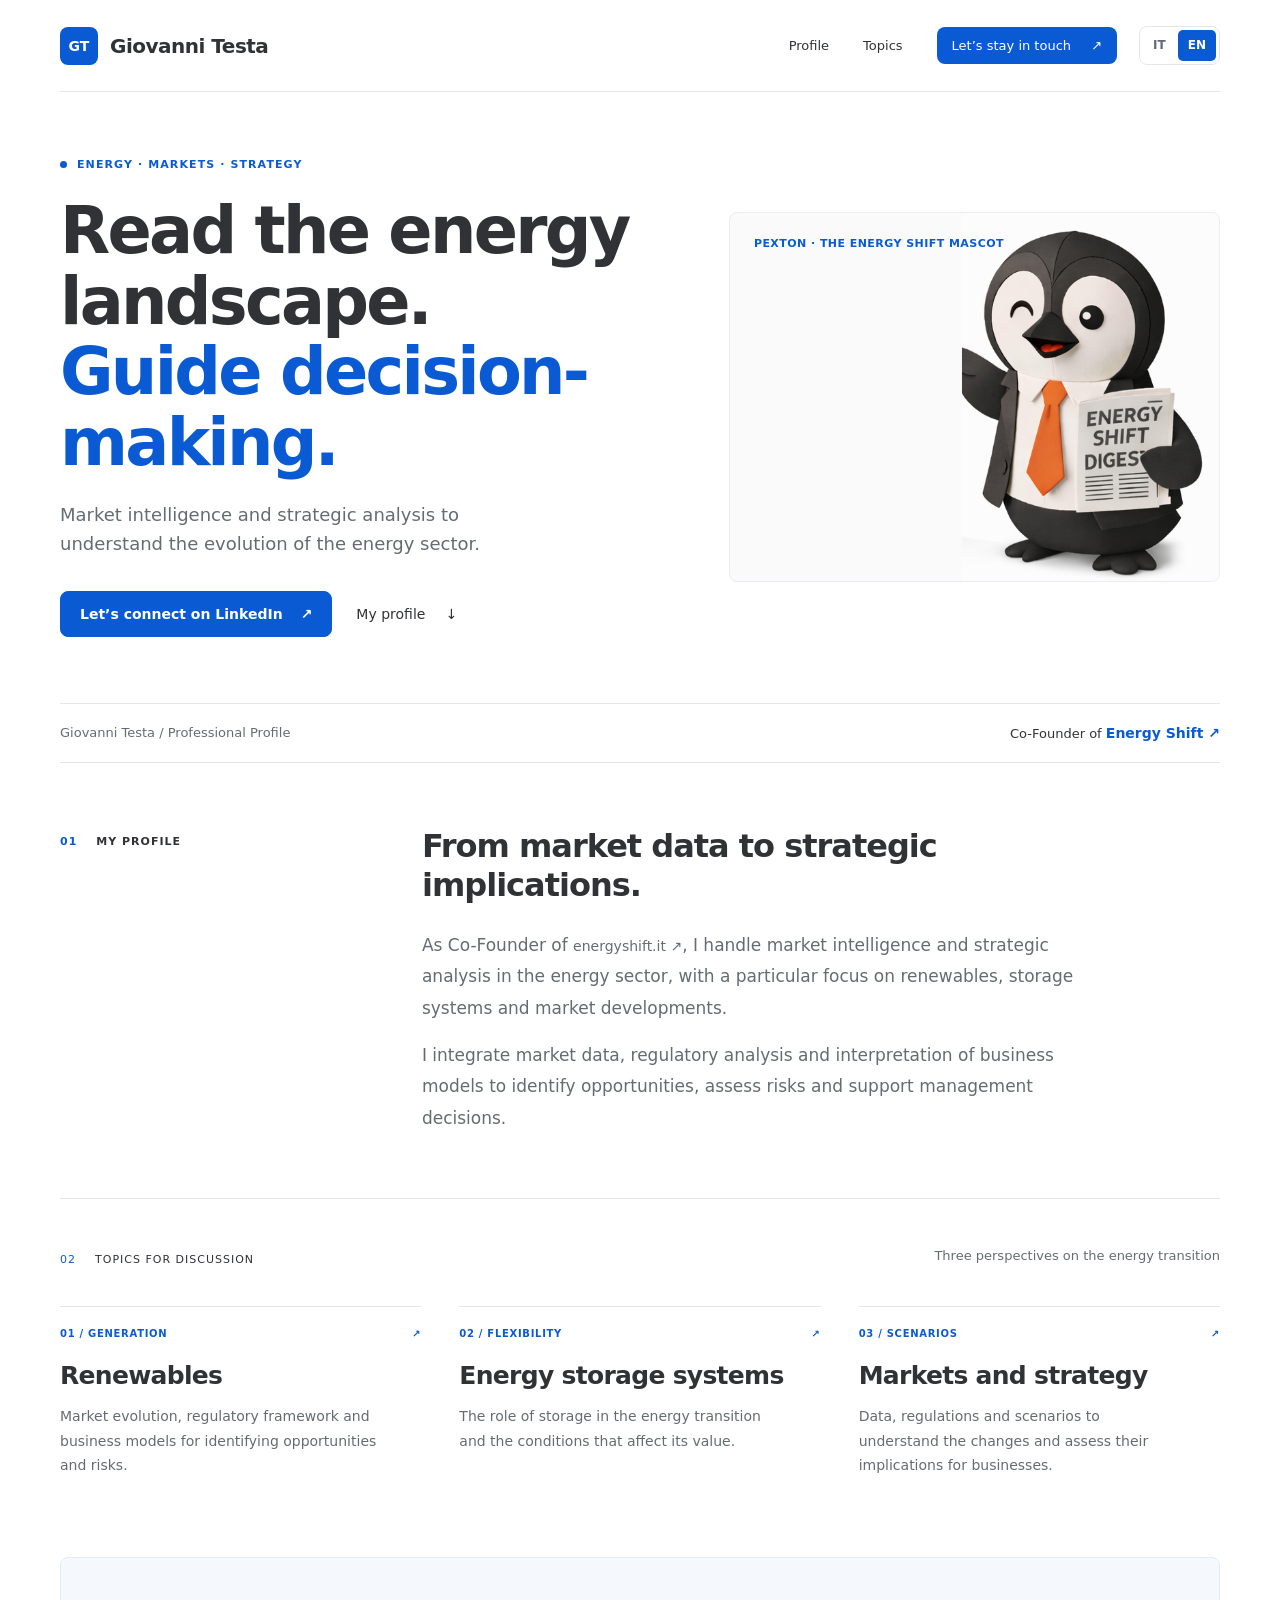
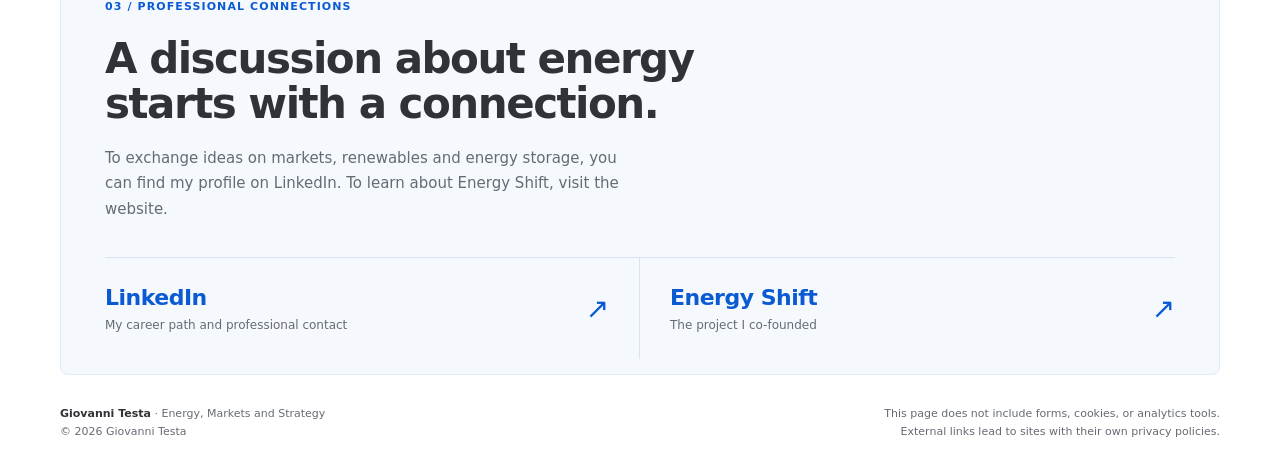
==== en.html @ 45cc962f "Add files via upload" ====
<!doctype html>
<html lang="en">
<head>
<meta charset="utf-8"><meta name="viewport" content="width=device-width,initial-scale=1">
<title>Giovanni Testa | Energy, Markets and Strategy</title>
<meta name="description" content="Giovanni Testa, Co-Founder of Energy Shift. Market intelligence and strategic analysis in the energy sector: renewables, energy storage and market developments.">
<meta name="theme-color" content="#ffffff"><meta name="referrer" content="no-referrer">
<meta property="og:title" content="Giovanni Testa | Energy, Markets and Strategy"><meta property="og:description" content="Market intelligence and strategic analysis in the energy sector. Co-Founder of Energy Shift."><meta property="og:type" content="website"><meta property="og:locale" content="en_GB">
<link rel="alternate" hreflang="it" href="index.html"><link rel="alternate" hreflang="en" href="en.html">
<link rel="icon" href="icon.svg" type="image/svg+xml">
<style>
:root{--paper:#ffffff;--ink:#182c27;--muted:#5b6860;--line:#cbd0c5;--green:#0a5bd3;--lime:#dceaff;--white:#fbfcf7}*{box-sizing:border-box}html{scroll-behavior:smooth;scroll-padding-top:30px}body{margin:0;background:var(--paper);color:var(--ink);font-family:Arial,Helvetica,sans-serif;-webkit-font-smoothing:antialiased}a{color:inherit;text-decoration:none}button,a{-webkit-tap-highlight-color:transparent}a:focus-visible{outline:3px solid #748e3f;outline-offset:6px}::selection{background:var(--lime)}.wrap{width:min(1280px,calc(100% - 112px));margin:auto}.skip{position:absolute;top:-70px;left:20px;padding:15px;background:var(--lime);z-index:10}.skip:focus{top:10px}header{height:108px;display:flex;align-items:center;justify-content:space-between;border-bottom:1px solid var(--line)}.brand{display:flex;align-items:center;gap:12px;font-size:17px;font-weight:600;letter-spacing:-.5px}.monogram{width:36px;height:36px;border:1px solid var(--ink);display:grid;place-items:center;font-size:13px;letter-spacing:-1px;border-radius:50%}nav{display:flex;gap:34px;align-items:center;font-size:13px}nav a{padding:8px 0}nav a:hover,.textlink:hover{text-decoration:underline;text-underline-offset:5px}.navcontact{border-bottom:1px solid var(--ink)}.arrow{font-weight:400;margin-left:16px}.hero{padding:83px 0 72px;display:grid;grid-template-columns:1.35fr 1fr;gap:65px;align-items:center}.eyebrow{font-family:Consolas,monospace;font-size:11px;text-transform:uppercase;letter-spacing:1.8px;display:flex;align-items:center;gap:10px}.dot{width:7px;height:7px;border-radius:50%;background:#547b45}.hero h1{font-size:clamp(58px,6.8vw,98px);font-weight:400;line-height:.99;letter-spacing:-6px;margin:30px 0 26px}.hero h1 span{display:block;font-family:Georgia,'Times New Roman',serif;font-style:italic;font-weight:400;color:var(--green);letter-spacing:-5px}.lead{font-size:18px;line-height:1.6;max-width:430px;color:var(--muted);margin:0 0 32px}.button{display:inline-flex;align-items:center;justify-content:space-between;gap:30px;padding:17px 24px;background:var(--green);color:white;font-size:14px;border:1px solid var(--green);transition:background .2s,transform .2s}.button:hover{background:#18362b;transform:translateY(-2px)}.hero-actions{display:flex;align-items:center;flex-wrap:wrap;gap:24px}.textlink{font-size:14px}.graphic{position:relative;min-height:424px;background:#e8ecdf;overflow:hidden;border-radius:2px;display:flex;flex-direction:column;justify-content:space-between;padding:25px}.graphic::before{content:'';position:absolute;inset:0;background-image:radial-gradient(#a4b199 1px,transparent 1px);background-size:22px 22px;opacity:.44}.graphic-top,.graphic-bottom{position:relative;display:flex;justify-content:space-between;font:10px Consolas,monospace;letter-spacing:1.4px;text-transform:uppercase}.graphic-bottom{color:#4e6651;letter-spacing:1px}.graphic svg{position:absolute;inset:48px 10px 48px;width:calc(100% - 20px);height:calc(100% - 96px)}.graphic-label{position:absolute;left:27px;top:91px;font:10px Consolas,monospace;letter-spacing:1px;color:#516551}.ribbon{border-top:1px solid var(--line);border-bottom:1px solid var(--line);display:flex;justify-content:space-between;padding:21px 0;font-size:12px;color:var(--muted);gap:20px}.ribbon span:last-child{color:var(--ink)}.about{padding:79px 0 80px;display:grid;grid-template-columns:1fr 2fr;gap:70px}.section-label{font-size:11px;letter-spacing:1.7px;text-transform:uppercase;display:flex;gap:19px;padding-top:8px}.number{color:#71806e}.about h2{font-size:34px;font-weight:400;letter-spacing:-1px;margin:0 0 25px;line-height:1.22;max-width:650px}.about p{font-size:17px;line-height:1.85;color:var(--muted);margin:0 0 16px;max-width:690px}.about p:last-child{margin-bottom:0}.areas{padding:46px 0 64px;border-top:1px solid var(--line)}.section-head{display:flex;justify-content:space-between;align-items:center;margin-bottom:40px}.section-note{font-size:13px;color:var(--muted)}.topics{display:grid;grid-template-columns:repeat(3,1fr);gap:38px}.topic{border-top:1px solid var(--ink);padding-top:21px}.topic-top{display:flex;justify-content:space-between;font:11px Consolas,monospace;color:#758470;margin-bottom:28px}.topic h3{font-size:25px;font-weight:400;letter-spacing:-.7px;margin:0 0 14px}.topic p{font-size:14px;line-height:1.75;color:var(--muted);margin:0;max-width:320px}.connect{background:var(--green);color:var(--white);margin:15px 0 0;padding:54px 54px 26px;position:relative}.connect .eyebrow{color:#d0decc}.connect h2{font-size:clamp(34px,4.2vw,58px);font-weight:400;letter-spacing:-2px;margin:23px 0 19px;line-height:1.08}.connect p{font-size:15px;line-height:1.7;color:#d2dece;max-width:520px;margin:0 0 35px}.links{display:grid;grid-template-columns:1fr 1fr;border-top:1px solid #607a66}.linkcard{display:flex;align-items:center;justify-content:space-between;padding:27px 0;gap:20px;transition:color .2s}.linkcard:first-child{border-right:1px solid #607a66;padding-right:30px}.linkcard:last-child{padding-left:30px}.linkcard:hover{color:var(--lime)}.linkcard strong{display:block;font-size:23px;font-weight:400;letter-spacing:-.5px}.linkcard small{display:block;color:#c6d5c1;font-size:12px;margin-top:8px}.linkcard .arrow{font-size:28px}.footer{padding:30px 0 28px;display:flex;justify-content:space-between;gap:30px;font-size:11px;color:var(--muted);line-height:1.6}.privacy{max-width:440px;text-align:right}.brandfoot{font-weight:bold;color:var(--ink)}@media(min-width:1500px){.hero{padding-top:100px;padding-bottom:90px}}@media(max-width:1000px){.wrap{width:calc(100% - 64px)}.hero{gap:30px}.hero h1{letter-spacing:-4px}.graphic{min-height:360px}.about{gap:35px;grid-template-columns:1fr 2.5fr}.topics{gap:22px}.topic h3{font-size:22px}}@media(max-width:700px){.wrap{width:calc(100% - 40px)}header{height:82px}nav{gap:20px}nav .navprofile{display:none}.brand{font-size:15px}.hero{grid-template-columns:1fr;padding:48px 0 34px;gap:38px}.hero h1{font-size:67px;letter-spacing:-4px;margin-top:26px}.hero h1 span{letter-spacing:-3px}.lead{font-size:17px;max-width:480px}.graphic{min-height:330px}.ribbon{font-size:11px;line-height:1.6;align-items:center}.ribbon span:last-child{text-align:right}.about{grid-template-columns:1fr;gap:25px;padding:46px 0}.about h2{font-size:29px}.about p{font-size:16px}.areas{padding:32px 0}.section-head{display:block;margin-bottom:30px}.section-note{margin-top:18px}.topics{grid-template-columns:1fr;gap:30px}.topic-top{margin-bottom:17px}.topic h3{font-size:25px}.topic p{max-width:none}.connect{padding:34px 24px 10px;margin-top:20px}.connect h2{letter-spacing:-1px}.links{grid-template-columns:1fr}.linkcard:first-child{border-right:0;border-bottom:1px solid #607a66;padding-right:0}.linkcard:last-child{padding-left:0}.linkcard{padding:24px 0}.footer{display:block}.privacy{text-align:left;max-width:none;margin-top:13px}.hero-actions{gap:22px}}@media(prefers-reduced-motion:reduce){html{scroll-behavior:auto}*{transition:none!important}}
/* Energy Shift editorial palette and typography, observed on energyshift.it. */
:root{--paper:#fff;--ink:#303235;--muted:#666b73;--line:#e6e6e6;--green:#0a5bd3;--lime:#dceaff;--white:#fff}body{font-family:system-ui,-apple-system,BlinkMacSystemFont,"Segoe UI",sans-serif}.wrap{width:min(1160px,calc(100% - 80px))}header{height:92px}.brand{font-weight:750;font-size:20px}.monogram{border:0;background:#0a5bd3;color:#fff;border-radius:8px;width:38px;height:38px;font-size:14px;letter-spacing:0}.navcontact{border:0;background:#0a5bd3;color:#fff;border-radius:8px;padding:11px 15px}.hero{padding:66px 0;grid-template-columns:1.25fr 1fr;gap:55px}.hero h1{font-size:clamp(45px,5.1vw,70px);font-weight:750;line-height:1.08;letter-spacing:-2.7px;margin:24px 0}.hero h1 span{font-family:inherit;font-style:normal;font-weight:750;letter-spacing:-2.7px}.hero h1 span br{display:none}.eyebrow{font-family:inherit;letter-spacing:1.1px;font-weight:650;color:#0a5bd3}.dot{background:#0a5bd3}.lead{max-width:470px}.button{border-radius:8px;font-weight:650;padding:14px 19px;gap:18px}.button:hover{background:#0950bb}.graphic{min-height:370px;background:linear-gradient(140deg,#f7faff,#edf4ff);border:1px solid #e2ebf9;border-radius:8px}.graphic::before{background-image:radial-gradient(#a8c5ed 1px,transparent 1px);opacity:.32}.graphic-top,.graphic-bottom,.graphic-label{font-family:inherit;letter-spacing:.6px;color:#3265a8;font-size:10px}.ribbon{font-size:13px}.ribbon a{color:#0a5bd3;font-weight:650}.about{padding:64px 0;grid-template-columns:1fr 2.6fr;gap:55px}.about h2{font-size:32px;font-weight:720;letter-spacing:-1px}.section-label{font-weight:650;letter-spacing:1px}.number,.topic-top{color:#0a5bd3}.topic{border-color:#e6e6e6}.topic h3{font-weight:700;letter-spacing:-.7px}.topic-top{font-family:inherit;font-size:10px;font-weight:650;letter-spacing:.7px;margin-bottom:22px}.connect{background:#f5f8fd;color:var(--ink);border:1px solid #e2ebf9;border-radius:8px;padding:42px 44px 15px}.connect .eyebrow{color:#0a5bd3}.connect h2{font-size:42px;font-weight:730;letter-spacing:-1.5px}.connect p,.linkcard small{color:var(--muted)}.links,.linkcard:first-child{border-color:#d9e3f1}.linkcard strong{font-weight:700;color:#0a5bd3;font-size:22px}.linkcard .arrow{color:#0a5bd3}.linkcard:hover{color:#0950bb}.footer{font-size:11px}a:focus-visible{outline-color:#0a5bd3}@media(max-width:1000px){.wrap{width:calc(100% - 56px)}.hero{gap:30px}.graphic{min-height:335px}}@media(max-width:700px){.wrap{width:calc(100% - 36px)}header{height:78px}.brand{font-size:16px}.monogram{width:32px;height:32px}nav{gap:14px;font-size:12px}.navcontact{padding:9px 11px}.navcontact .arrow{display:none}.hero{grid-template-columns:1fr;padding:40px 0;gap:30px}.hero h1,.hero h1 span{font-size:46px;letter-spacing:-1.8px}.graphic{min-height:310px}.about{grid-template-columns:1fr;gap:24px;padding:42px 0}.about h2{font-size:28px}.connect{padding:30px 23px 10px}.connect h2{font-size:32px;letter-spacing:-1px}.linkcard:first-child{border-right:0;border-bottom:1px solid #d9e3f1}.hero-actions{gap:18px}.ribbon{font-size:11px}}
.language-switch{display:flex;gap:2px;border:1px solid var(--line);border-radius:8px;padding:3px;flex-shrink:0;margin-left:22px}.language-switch a{padding:8px 10px;font-size:12px;line-height:1.2;font-weight:700;border-radius:5px;color:#606975}.language-switch a[aria-current="page"]{background:#0a5bd3;color:#fff}.language-switch a:hover{background:#edf4ff;color:#0a5bd3}.language-switch a[aria-current="page"]:hover{background:#0950bb;color:#fff}header nav{margin-left:auto}@media(max-width:700px){header{height:auto;min-height:78px;flex-wrap:wrap;gap:16px;padding:17px 0}header .brand{margin-right:auto}header nav{order:3;flex-basis:100%;justify-content:space-between;margin:0}header nav .navprofile{display:block}.language-switch{margin-left:0}.language-switch a{padding:8px 11px}}
.pexton-card{margin:0;background:#fafafa;border-color:#e9edf3;isolation:isolate}.pexton-card::before{display:none}.pexton-card img{position:absolute;max-width:none;height:190%;width:auto;right:-15%;bottom:-18%;clip-path:inset(0 0 0 68.5%)}.pexton-card figcaption{position:absolute;left:24px;top:23px;z-index:1;color:#0a5bd3;font-size:11px;font-weight:700;letter-spacing:.45px;text-transform:uppercase;max-width:55%;line-height:1.45}@media(max-width:700px){.pexton-card figcaption{top:20px;left:20px}}
</style>
</head>
<body>
<a class="skip" href="#main">Skip to content</a>
<div class="wrap">
<header><a href="#" class="brand" aria-label="Giovanni Testa, home"><span class="monogram" aria-hidden="true">GT</span>Giovanni Testa</a><nav aria-label="Main navigation"><a href="#profilo" class="navprofile">Profile</a><a href="#temi">Topics</a><a href="#contatti" class="navcontact">Let’s stay in touch <span class="arrow" aria-hidden="true">↗</span></a></nav><div class="language-switch" role="group" aria-label="Lingua / Language"><a href="index.html" lang="it" hreflang="it" aria-label="Italiano">IT</a><a href="en.html" lang="en" hreflang="en" aria-label="English" aria-current="page">EN</a></div></header>
<main id="main">
<section class="hero" aria-labelledby="hero-title"><div><div class="eyebrow"><span class="dot" aria-hidden="true"></span>Energy · Markets · Strategy</div><h1 id="hero-title">Read the energy landscape.<span>Guide decision-making.</span></h1><p class="lead">Market intelligence and strategic analysis to understand the evolution of the energy sector.</p><div class="hero-actions"><a class="button" href="https://www.linkedin.com/in/giovanni-testa-smart-grid-scada-ems-storage-ders/" target="_blank" rel="noopener noreferrer">Let’s connect on LinkedIn <span aria-hidden="true">↗</span></a><a class="textlink" href="#profilo">My profile <span class="arrow" aria-hidden="true">↓</span></a></div></div>
<figure class="graphic pexton-card"><img src="pexton-cover.png" alt="Pexton, the Energy Shift paper penguin, wearing an orange tie and holding a newspaper."><figcaption>Pexton · The Energy Shift mascot</figcaption></figure></section>
<div class="ribbon"><span>Giovanni Testa / Professional Profile</span><span>Co-Founder of <a class="textlink" href="https://energyshift.it/" target="_blank" rel="noopener noreferrer">Energy Shift ↗</a></span></div>
<section id="profilo" class="about" aria-labelledby="profile-title"><div class="section-label"><span class="number">01</span>My profile</div><div><h2 id="profile-title">From market data to strategic implications.</h2><p>As Co-Founder of <a class="textlink" href="https://energyshift.it/" target="_blank" rel="noopener noreferrer">energyshift.it ↗</a>, I handle market intelligence and strategic analysis in the energy sector, with a particular focus on renewables, storage systems and market developments.</p><p>I integrate market data, regulatory analysis and interpretation of business models to identify opportunities, assess risks and support management decisions.</p></div></section>
<section id="temi" class="areas" aria-labelledby="topics-title"><div class="section-head"><h2 id="topics-title" class="section-label" style="font-weight:400;margin:0"><span class="number">02</span>Topics for discussion</h2><div class="section-note">Three perspectives on the energy transition</div></div><div class="topics"><article class="topic"><div class="topic-top"><span>01 / GENERATION</span><span aria-hidden="true">↗</span></div><h3>Renewables</h3><p>Market evolution, regulatory framework and business models for identifying opportunities and risks.</p></article><article class="topic"><div class="topic-top"><span>02 / FLEXIBILITY</span><span aria-hidden="true">↗</span></div><h3>Energy storage systems</h3><p>The role of storage in the energy transition and the conditions that affect its value.</p></article><article class="topic"><div class="topic-top"><span>03 / SCENARIOS</span><span aria-hidden="true">↗</span></div><h3>Markets and strategy</h3><p>Data, regulations and scenarios to understand the changes and assess their implications for businesses.</p></article></div></section>
<section id="contatti" class="connect" aria-labelledby="contact-title"><div class="eyebrow">03 / Professional connections</div><h2 id="contact-title">A discussion about energy<br>starts with a connection.</h2><p>To exchange ideas on markets, renewables and energy storage, you can find my profile on LinkedIn. To learn about Energy Shift, visit the website.</p><div class="links"><a class="linkcard" href="https://www.linkedin.com/in/giovanni-testa-smart-grid-scada-ems-storage-ders/" target="_blank" rel="noopener noreferrer"><div><strong>LinkedIn</strong><small>My career path and professional contact</small></div><span class="arrow" aria-hidden="true">↗</span></a><a class="linkcard" href="https://energyshift.it/" target="_blank" rel="noopener noreferrer"><div><strong>Energy Shift</strong><small>The project I co-founded</small></div><span class="arrow" aria-hidden="true">↗</span></a></div></section>
</main><footer class="footer"><div><span class="brandfoot">Giovanni Testa</span> · Energy, Markets and Strategy<br>© 2026 Giovanni Testa</div><div class="privacy">This page does not include forms, cookies, or analytics tools.<br>External links lead to sites with their own privacy policies.</div></footer>
</div></body></html>
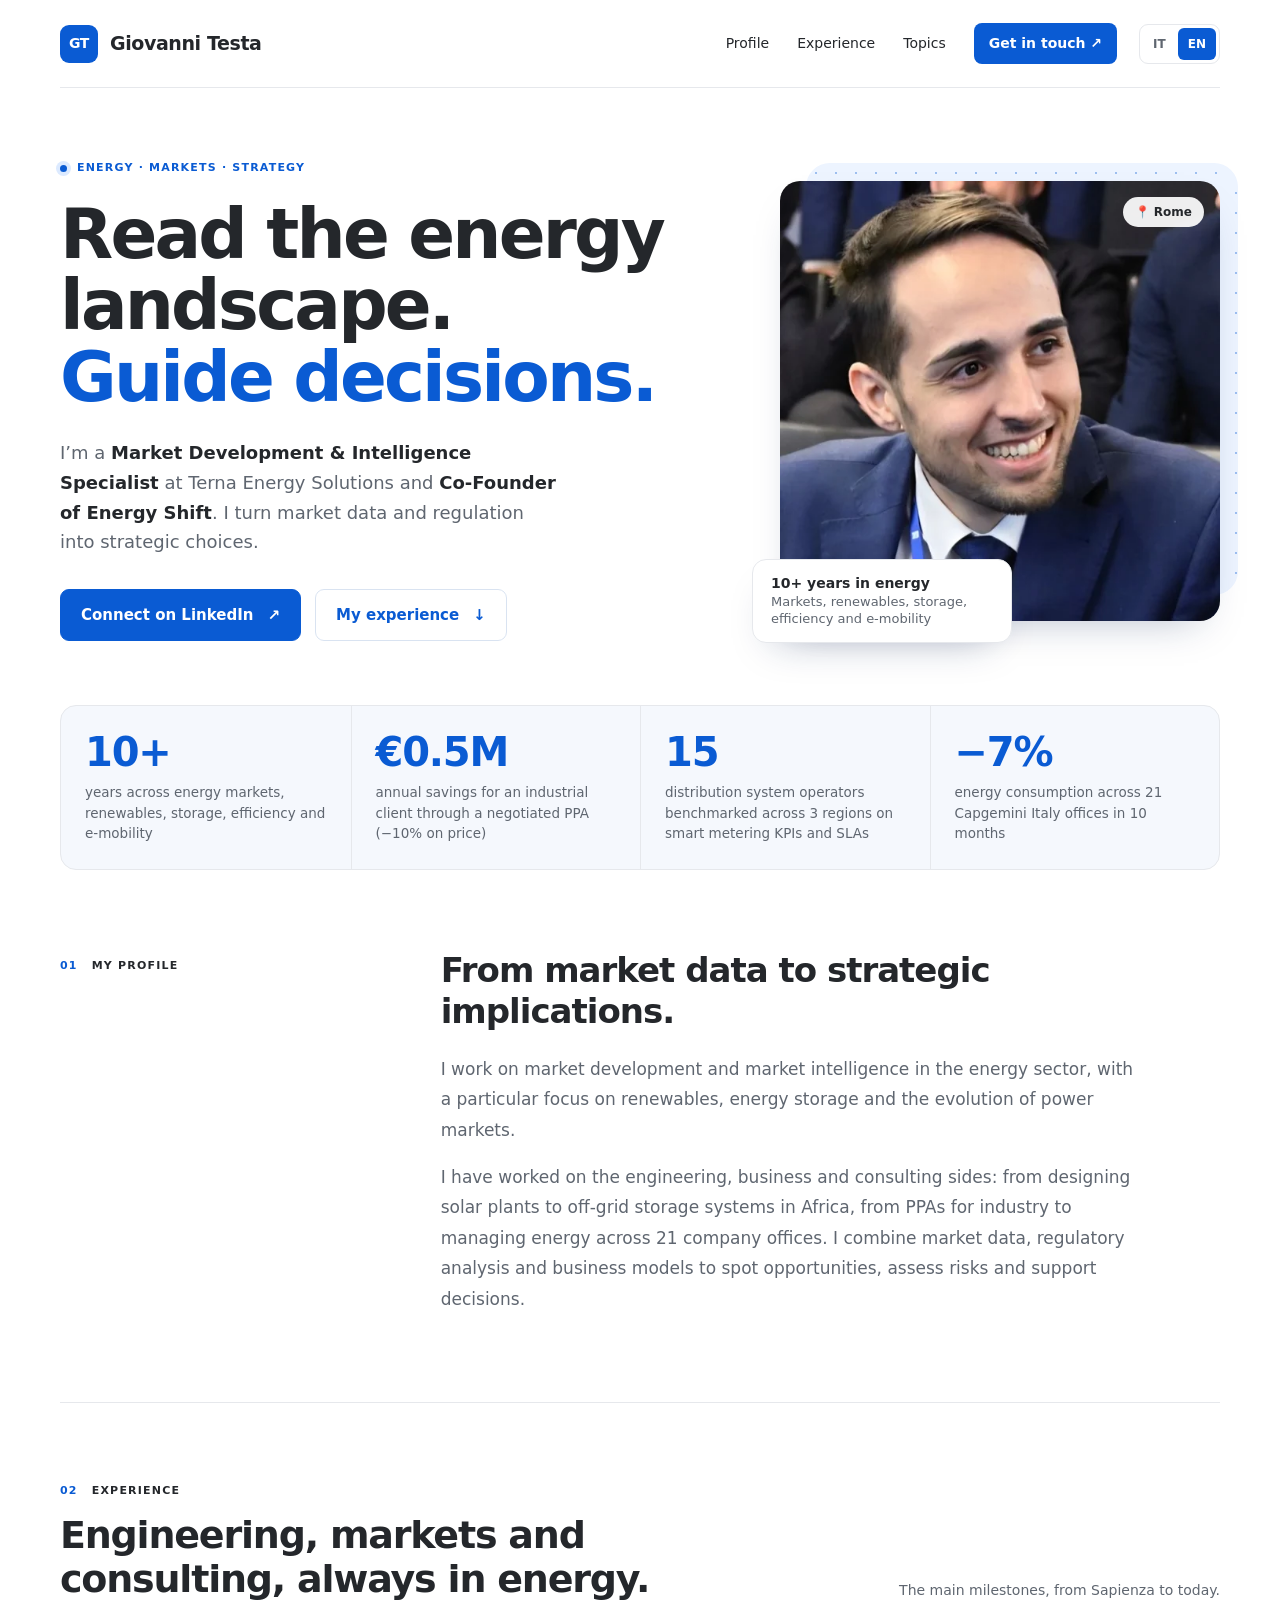
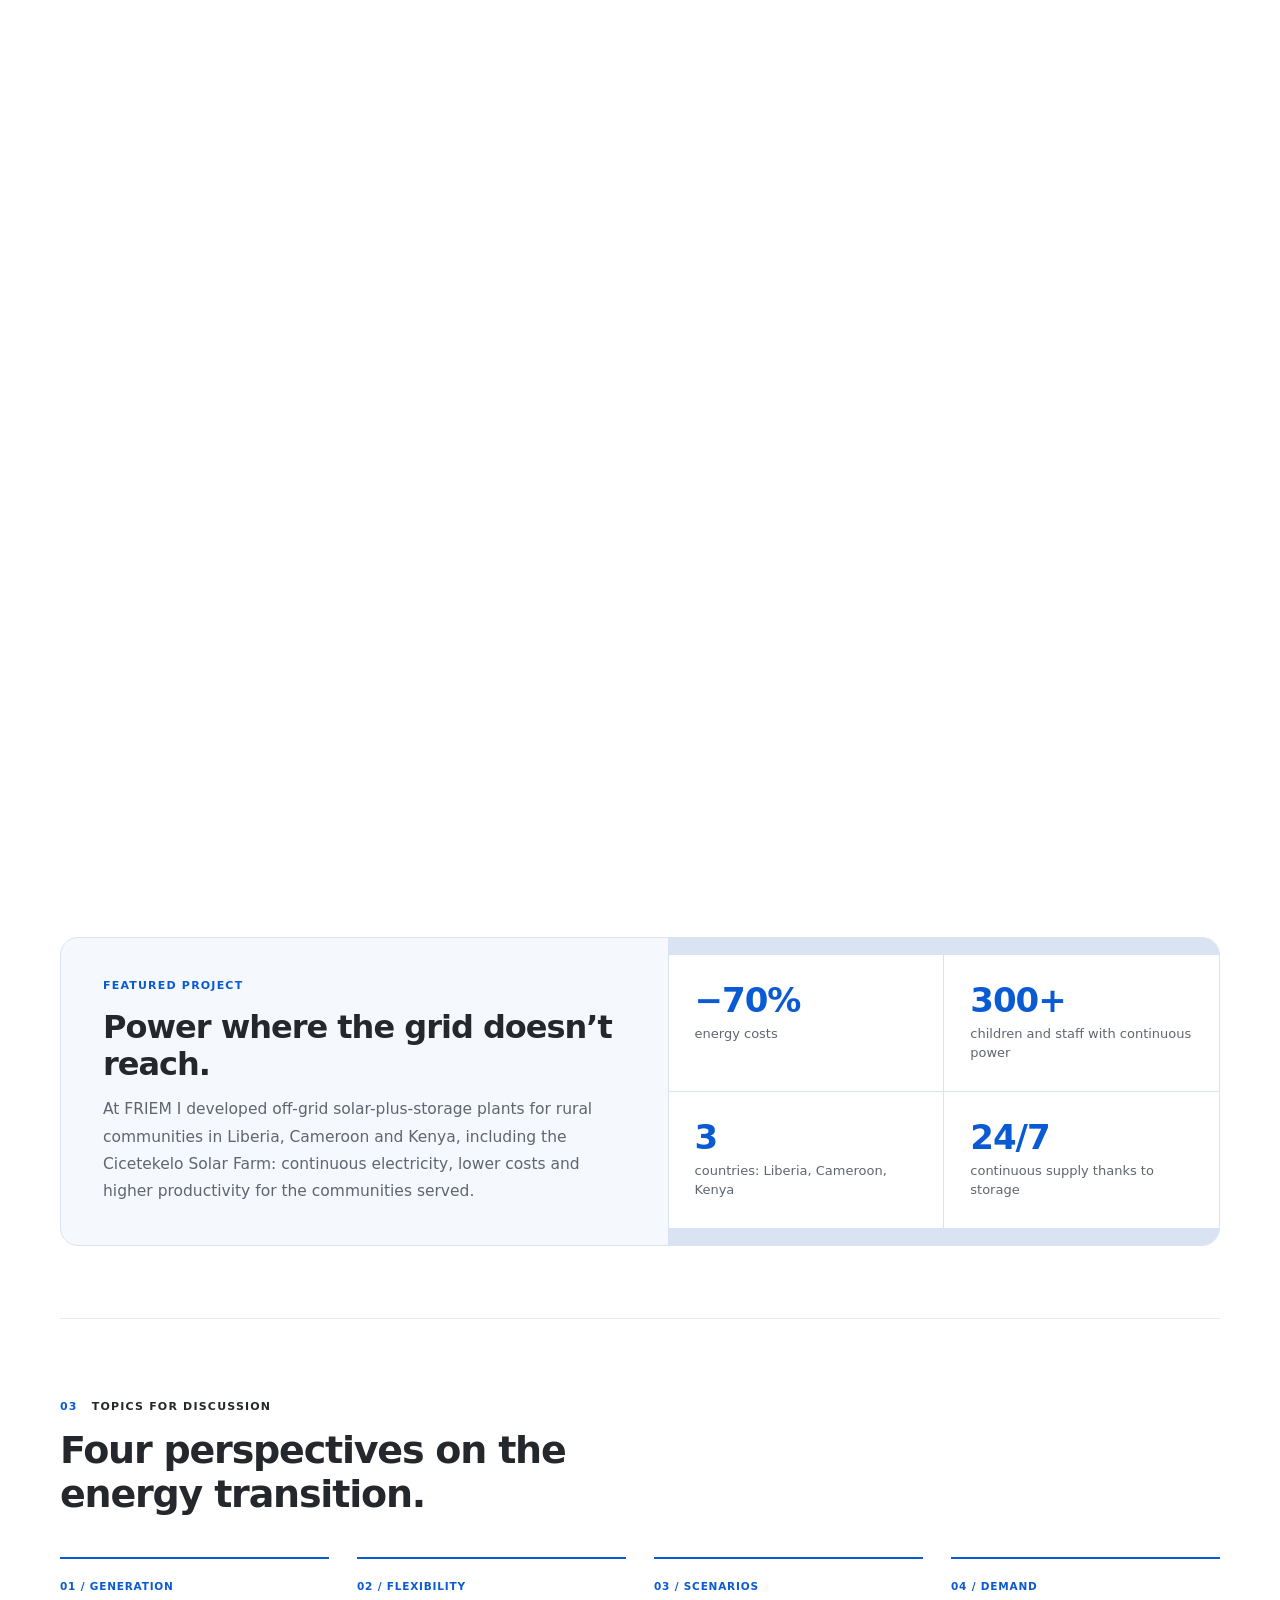
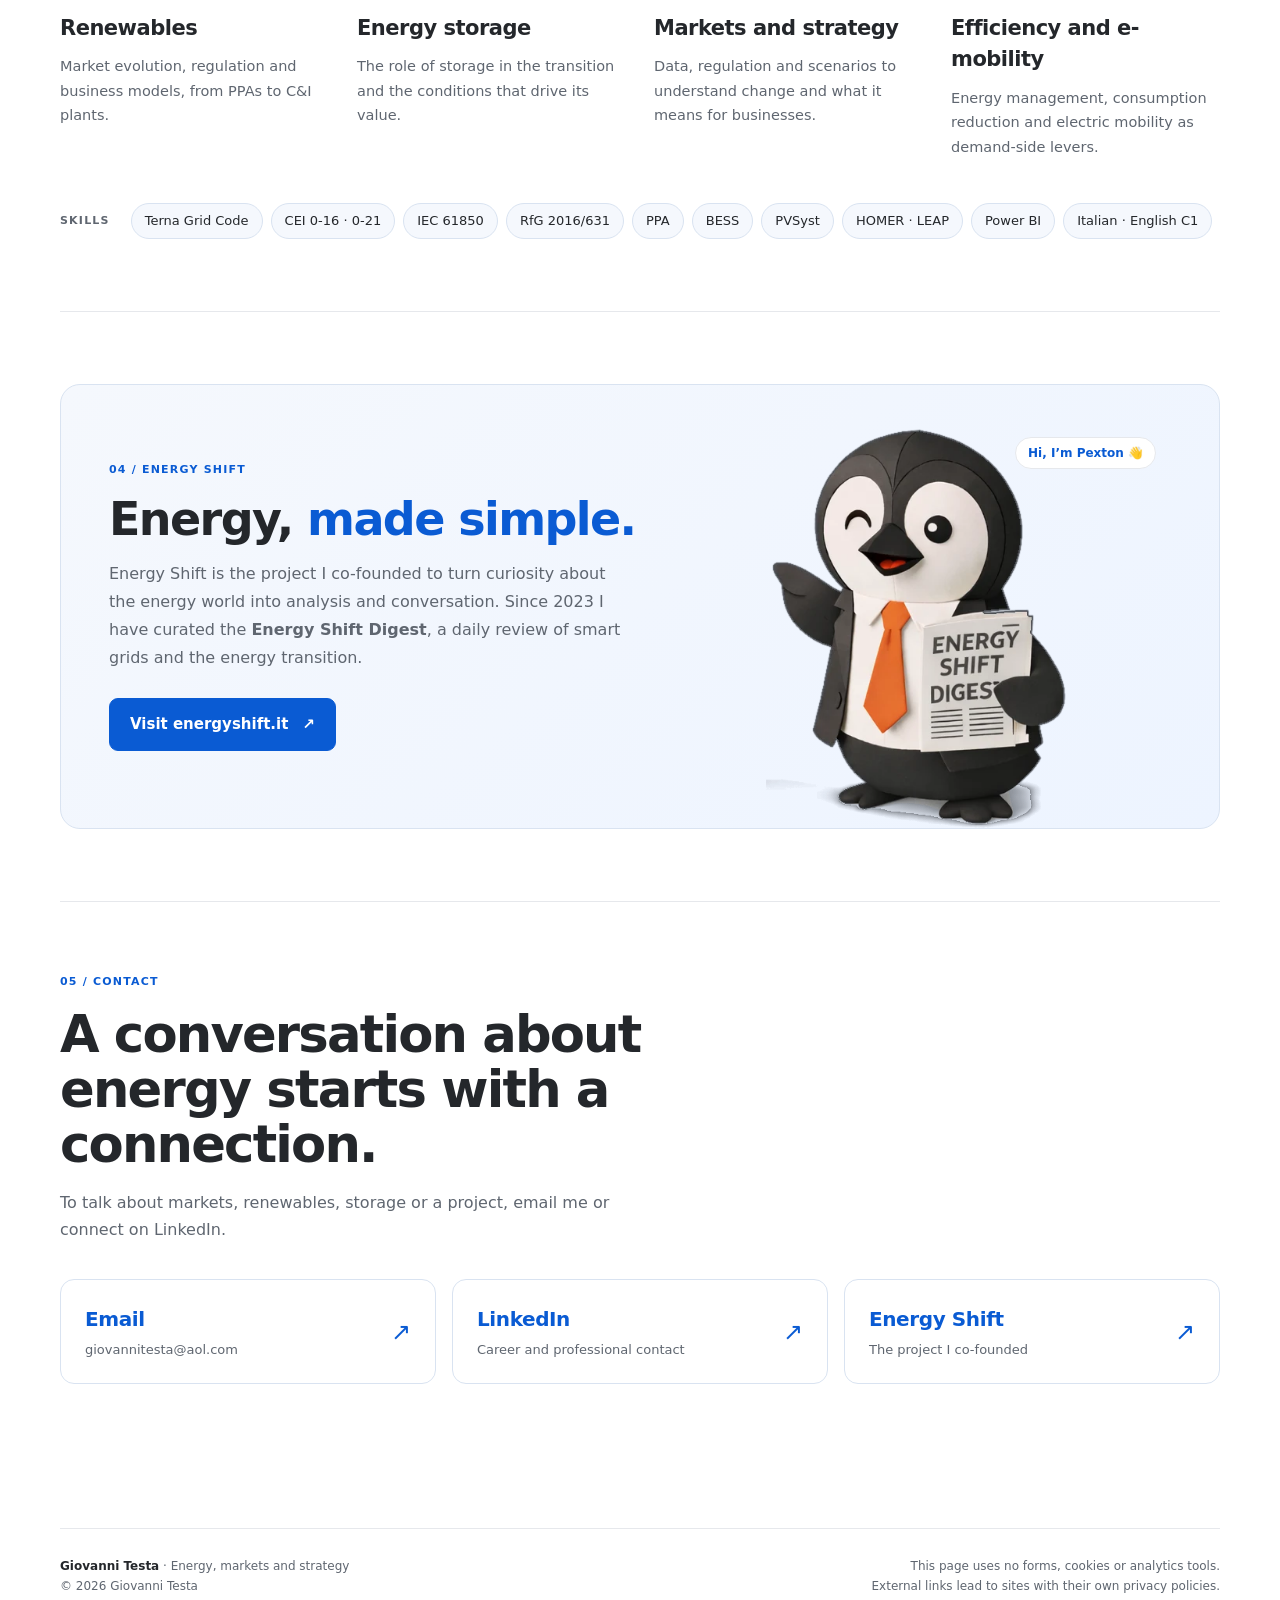
==== commit b682e5c0: "Redesign: portrait, results, experience, Energy Shift and dark mode - Hero with portrait and current" ====
--- a/en.html
+++ b/en.html
@@ -2,30 +2,147 @@
 <html lang="en">
 <head>
 <meta charset="utf-8"><meta name="viewport" content="width=device-width,initial-scale=1">
-<title>Giovanni Testa | Energy, Markets and Strategy</title>
-<meta name="description" content="Giovanni Testa, Co-Founder of Energy Shift. Market intelligence and strategic analysis in the energy sector: renewables, energy storage and market developments.">
-<meta name="theme-color" content="#ffffff"><meta name="referrer" content="no-referrer">
-<meta property="og:title" content="Giovanni Testa | Energy, Markets and Strategy"><meta property="og:description" content="Market intelligence and strategic analysis in the energy sector. Co-Founder of Energy Shift."><meta property="og:type" content="website"><meta property="og:locale" content="en_GB">
-<link rel="alternate" hreflang="it" href="index.html"><link rel="alternate" hreflang="en" href="en.html">
+<title>Giovanni Testa | Energy, markets and strategy</title>
+<meta name="description" content="Giovanni Testa, Market Development &amp; Intelligence Specialist at Terna Energy Solutions and Co-Founder of Energy Shift. 10+ years across energy markets, renewables, storage, efficiency and e-mobility.">
+<link rel="canonical" href="https://gio-moliva.github.io/profile/en.html">
+<link rel="alternate" hreflang="it" href="https://gio-moliva.github.io/profile/">
+<link rel="alternate" hreflang="en" href="https://gio-moliva.github.io/profile/en.html">
+<link rel="alternate" hreflang="x-default" href="https://gio-moliva.github.io/profile/">
+<meta name="theme-color" content="#ffffff" media="(prefers-color-scheme: light)">
+<meta name="theme-color" content="#0f1318" media="(prefers-color-scheme: dark)">
+<meta name="referrer" content="no-referrer">
+<meta property="og:type" content="profile">
+<meta property="og:site_name" content="Giovanni Testa">
+<meta property="og:title" content="Giovanni Testa | Energy, markets and strategy">
+<meta property="og:description" content="Market intelligence and strategic analysis in the energy sector. Terna Energy Solutions · Co-Founder of Energy Shift.">
+<meta property="og:url" content="https://gio-moliva.github.io/profile/en.html">
+<meta property="og:image" content="https://gio-moliva.github.io/profile/img/og-image-en.png">
+<meta property="og:image:width" content="1200"><meta property="og:image:height" content="630">
+<meta property="og:image:alt" content="Giovanni Testa — Energy, markets and strategy">
+<meta property="og:locale" content="en_GB"><meta property="og:locale:alternate" content="it_IT">
+<meta name="twitter:card" content="summary_large_image">
 <link rel="icon" href="icon.svg" type="image/svg+xml">
-<style>
-:root{--paper:#ffffff;--ink:#182c27;--muted:#5b6860;--line:#cbd0c5;--green:#0a5bd3;--lime:#dceaff;--white:#fbfcf7}*{box-sizing:border-box}html{scroll-behavior:smooth;scroll-padding-top:30px}body{margin:0;background:var(--paper);color:var(--ink);font-family:Arial,Helvetica,sans-serif;-webkit-font-smoothing:antialiased}a{color:inherit;text-decoration:none}button,a{-webkit-tap-highlight-color:transparent}a:focus-visible{outline:3px solid #748e3f;outline-offset:6px}::selection{background:var(--lime)}.wrap{width:min(1280px,calc(100% - 112px));margin:auto}.skip{position:absolute;top:-70px;left:20px;padding:15px;background:var(--lime);z-index:10}.skip:focus{top:10px}header{height:108px;display:flex;align-items:center;justify-content:space-between;border-bottom:1px solid var(--line)}.brand{display:flex;align-items:center;gap:12px;font-size:17px;font-weight:600;letter-spacing:-.5px}.monogram{width:36px;height:36px;border:1px solid var(--ink);display:grid;place-items:center;font-size:13px;letter-spacing:-1px;border-radius:50%}nav{display:flex;gap:34px;align-items:center;font-size:13px}nav a{padding:8px 0}nav a:hover,.textlink:hover{text-decoration:underline;text-underline-offset:5px}.navcontact{border-bottom:1px solid var(--ink)}.arrow{font-weight:400;margin-left:16px}.hero{padding:83px 0 72px;display:grid;grid-template-columns:1.35fr 1fr;gap:65px;align-items:center}.eyebrow{font-family:Consolas,monospace;font-size:11px;text-transform:uppercase;letter-spacing:1.8px;display:flex;align-items:center;gap:10px}.dot{width:7px;height:7px;border-radius:50%;background:#547b45}.hero h1{font-size:clamp(58px,6.8vw,98px);font-weight:400;line-height:.99;letter-spacing:-6px;margin:30px 0 26px}.hero h1 span{display:block;font-family:Georgia,'Times New Roman',serif;font-style:italic;font-weight:400;color:var(--green);letter-spacing:-5px}.lead{font-size:18px;line-height:1.6;max-width:430px;color:var(--muted);margin:0 0 32px}.button{display:inline-flex;align-items:center;justify-content:space-between;gap:30px;padding:17px 24px;background:var(--green);color:white;font-size:14px;border:1px solid var(--green);transition:background .2s,transform .2s}.button:hover{background:#18362b;transform:translateY(-2px)}.hero-actions{display:flex;align-items:center;flex-wrap:wrap;gap:24px}.textlink{font-size:14px}.graphic{position:relative;min-height:424px;background:#e8ecdf;overflow:hidden;border-radius:2px;display:flex;flex-direction:column;justify-content:space-between;padding:25px}.graphic::before{content:'';position:absolute;inset:0;background-image:radial-gradient(#a4b199 1px,transparent 1px);background-size:22px 22px;opacity:.44}.graphic-top,.graphic-bottom{position:relative;display:flex;justify-content:space-between;font:10px Consolas,monospace;letter-spacing:1.4px;text-transform:uppercase}.graphic-bottom{color:#4e6651;letter-spacing:1px}.graphic svg{position:absolute;inset:48px 10px 48px;width:calc(100% - 20px);height:calc(100% - 96px)}.graphic-label{position:absolute;left:27px;top:91px;font:10px Consolas,monospace;letter-spacing:1px;color:#516551}.ribbon{border-top:1px solid var(--line);border-bottom:1px solid var(--line);display:flex;justify-content:space-between;padding:21px 0;font-size:12px;color:var(--muted);gap:20px}.ribbon span:last-child{color:var(--ink)}.about{padding:79px 0 80px;display:grid;grid-template-columns:1fr 2fr;gap:70px}.section-label{font-size:11px;letter-spacing:1.7px;text-transform:uppercase;display:flex;gap:19px;padding-top:8px}.number{color:#71806e}.about h2{font-size:34px;font-weight:400;letter-spacing:-1px;margin:0 0 25px;line-height:1.22;max-width:650px}.about p{font-size:17px;line-height:1.85;color:var(--muted);margin:0 0 16px;max-width:690px}.about p:last-child{margin-bottom:0}.areas{padding:46px 0 64px;border-top:1px solid var(--line)}.section-head{display:flex;justify-content:space-between;align-items:center;margin-bottom:40px}.section-note{font-size:13px;color:var(--muted)}.topics{display:grid;grid-template-columns:repeat(3,1fr);gap:38px}.topic{border-top:1px solid var(--ink);padding-top:21px}.topic-top{display:flex;justify-content:space-between;font:11px Consolas,monospace;color:#758470;margin-bottom:28px}.topic h3{font-size:25px;font-weight:400;letter-spacing:-.7px;margin:0 0 14px}.topic p{font-size:14px;line-height:1.75;color:var(--muted);margin:0;max-width:320px}.connect{background:var(--green);color:var(--white);margin:15px 0 0;padding:54px 54px 26px;position:relative}.connect .eyebrow{color:#d0decc}.connect h2{font-size:clamp(34px,4.2vw,58px);font-weight:400;letter-spacing:-2px;margin:23px 0 19px;line-height:1.08}.connect p{font-size:15px;line-height:1.7;color:#d2dece;max-width:520px;margin:0 0 35px}.links{display:grid;grid-template-columns:1fr 1fr;border-top:1px solid #607a66}.linkcard{display:flex;align-items:center;justify-content:space-between;padding:27px 0;gap:20px;transition:color .2s}.linkcard:first-child{border-right:1px solid #607a66;padding-right:30px}.linkcard:last-child{padding-left:30px}.linkcard:hover{color:var(--lime)}.linkcard strong{display:block;font-size:23px;font-weight:400;letter-spacing:-.5px}.linkcard small{display:block;color:#c6d5c1;font-size:12px;margin-top:8px}.linkcard .arrow{font-size:28px}.footer{padding:30px 0 28px;display:flex;justify-content:space-between;gap:30px;font-size:11px;color:var(--muted);line-height:1.6}.privacy{max-width:440px;text-align:right}.brandfoot{font-weight:bold;color:var(--ink)}@media(min-width:1500px){.hero{padding-top:100px;padding-bottom:90px}}@media(max-width:1000px){.wrap{width:calc(100% - 64px)}.hero{gap:30px}.hero h1{letter-spacing:-4px}.graphic{min-height:360px}.about{gap:35px;grid-template-columns:1fr 2.5fr}.topics{gap:22px}.topic h3{font-size:22px}}@media(max-width:700px){.wrap{width:calc(100% - 40px)}header{height:82px}nav{gap:20px}nav .navprofile{display:none}.brand{font-size:15px}.hero{grid-template-columns:1fr;padding:48px 0 34px;gap:38px}.hero h1{font-size:67px;letter-spacing:-4px;margin-top:26px}.hero h1 span{letter-spacing:-3px}.lead{font-size:17px;max-width:480px}.graphic{min-height:330px}.ribbon{font-size:11px;line-height:1.6;align-items:center}.ribbon span:last-child{text-align:right}.about{grid-template-columns:1fr;gap:25px;padding:46px 0}.about h2{font-size:29px}.about p{font-size:16px}.areas{padding:32px 0}.section-head{display:block;margin-bottom:30px}.section-note{margin-top:18px}.topics{grid-template-columns:1fr;gap:30px}.topic-top{margin-bottom:17px}.topic h3{font-size:25px}.topic p{max-width:none}.connect{padding:34px 24px 10px;margin-top:20px}.connect h2{letter-spacing:-1px}.links{grid-template-columns:1fr}.linkcard:first-child{border-right:0;border-bottom:1px solid #607a66;padding-right:0}.linkcard:last-child{padding-left:0}.linkcard{padding:24px 0}.footer{display:block}.privacy{text-align:left;max-width:none;margin-top:13px}.hero-actions{gap:22px}}@media(prefers-reduced-motion:reduce){html{scroll-behavior:auto}*{transition:none!important}}
-/* Energy Shift editorial palette and typography, observed on energyshift.it. */
-:root{--paper:#fff;--ink:#303235;--muted:#666b73;--line:#e6e6e6;--green:#0a5bd3;--lime:#dceaff;--white:#fff}body{font-family:system-ui,-apple-system,BlinkMacSystemFont,"Segoe UI",sans-serif}.wrap{width:min(1160px,calc(100% - 80px))}header{height:92px}.brand{font-weight:750;font-size:20px}.monogram{border:0;background:#0a5bd3;color:#fff;border-radius:8px;width:38px;height:38px;font-size:14px;letter-spacing:0}.navcontact{border:0;background:#0a5bd3;color:#fff;border-radius:8px;padding:11px 15px}.hero{padding:66px 0;grid-template-columns:1.25fr 1fr;gap:55px}.hero h1{font-size:clamp(45px,5.1vw,70px);font-weight:750;line-height:1.08;letter-spacing:-2.7px;margin:24px 0}.hero h1 span{font-family:inherit;font-style:normal;font-weight:750;letter-spacing:-2.7px}.hero h1 span br{display:none}.eyebrow{font-family:inherit;letter-spacing:1.1px;font-weight:650;color:#0a5bd3}.dot{background:#0a5bd3}.lead{max-width:470px}.button{border-radius:8px;font-weight:650;padding:14px 19px;gap:18px}.button:hover{background:#0950bb}.graphic{min-height:370px;background:linear-gradient(140deg,#f7faff,#edf4ff);border:1px solid #e2ebf9;border-radius:8px}.graphic::before{background-image:radial-gradient(#a8c5ed 1px,transparent 1px);opacity:.32}.graphic-top,.graphic-bottom,.graphic-label{font-family:inherit;letter-spacing:.6px;color:#3265a8;font-size:10px}.ribbon{font-size:13px}.ribbon a{color:#0a5bd3;font-weight:650}.about{padding:64px 0;grid-template-columns:1fr 2.6fr;gap:55px}.about h2{font-size:32px;font-weight:720;letter-spacing:-1px}.section-label{font-weight:650;letter-spacing:1px}.number,.topic-top{color:#0a5bd3}.topic{border-color:#e6e6e6}.topic h3{font-weight:700;letter-spacing:-.7px}.topic-top{font-family:inherit;font-size:10px;font-weight:650;letter-spacing:.7px;margin-bottom:22px}.connect{background:#f5f8fd;color:var(--ink);border:1px solid #e2ebf9;border-radius:8px;padding:42px 44px 15px}.connect .eyebrow{color:#0a5bd3}.connect h2{font-size:42px;font-weight:730;letter-spacing:-1.5px}.connect p,.linkcard small{color:var(--muted)}.links,.linkcard:first-child{border-color:#d9e3f1}.linkcard strong{font-weight:700;color:#0a5bd3;font-size:22px}.linkcard .arrow{color:#0a5bd3}.linkcard:hover{color:#0950bb}.footer{font-size:11px}a:focus-visible{outline-color:#0a5bd3}@media(max-width:1000px){.wrap{width:calc(100% - 56px)}.hero{gap:30px}.graphic{min-height:335px}}@media(max-width:700px){.wrap{width:calc(100% - 36px)}header{height:78px}.brand{font-size:16px}.monogram{width:32px;height:32px}nav{gap:14px;font-size:12px}.navcontact{padding:9px 11px}.navcontact .arrow{display:none}.hero{grid-template-columns:1fr;padding:40px 0;gap:30px}.hero h1,.hero h1 span{font-size:46px;letter-spacing:-1.8px}.graphic{min-height:310px}.about{grid-template-columns:1fr;gap:24px;padding:42px 0}.about h2{font-size:28px}.connect{padding:30px 23px 10px}.connect h2{font-size:32px;letter-spacing:-1px}.linkcard:first-child{border-right:0;border-bottom:1px solid #d9e3f1}.hero-actions{gap:18px}.ribbon{font-size:11px}}
-.language-switch{display:flex;gap:2px;border:1px solid var(--line);border-radius:8px;padding:3px;flex-shrink:0;margin-left:22px}.language-switch a{padding:8px 10px;font-size:12px;line-height:1.2;font-weight:700;border-radius:5px;color:#606975}.language-switch a[aria-current="page"]{background:#0a5bd3;color:#fff}.language-switch a:hover{background:#edf4ff;color:#0a5bd3}.language-switch a[aria-current="page"]:hover{background:#0950bb;color:#fff}header nav{margin-left:auto}@media(max-width:700px){header{height:auto;min-height:78px;flex-wrap:wrap;gap:16px;padding:17px 0}header .brand{margin-right:auto}header nav{order:3;flex-basis:100%;justify-content:space-between;margin:0}header nav .navprofile{display:block}.language-switch{margin-left:0}.language-switch a{padding:8px 11px}}
-.pexton-card{margin:0;background:#fafafa;border-color:#e9edf3;isolation:isolate}.pexton-card::before{display:none}.pexton-card img{position:absolute;max-width:none;height:190%;width:auto;right:-15%;bottom:-18%;clip-path:inset(0 0 0 68.5%)}.pexton-card figcaption{position:absolute;left:24px;top:23px;z-index:1;color:#0a5bd3;font-size:11px;font-weight:700;letter-spacing:.45px;text-transform:uppercase;max-width:55%;line-height:1.45}@media(max-width:700px){.pexton-card figcaption{top:20px;left:20px}}
-</style>
+<link rel="preload" as="image" href="img/giovanni-testa.webp" type="image/webp">
+<link rel="stylesheet" href="style.css">
+<script type="application/ld+json">
+{"@context":"https://schema.org","@type":"Person","name":"Giovanni Testa","url":"https://gio-moliva.github.io/profile/en.html","image":"https://gio-moliva.github.io/profile/img/giovanni-testa.jpg","jobTitle":"Market Development & Intelligence Specialist","worksFor":{"@type":"Organization","name":"Terna Energy Solutions"},"alumniOf":{"@type":"CollegeOrUniversity","name":"Sapienza University of Rome"},"address":{"@type":"PostalAddress","addressLocality":"Rome","addressCountry":"IT"},"knowsAbout":["Energy markets","Renewable energy","Energy storage","Energy efficiency","E-mobility","Power Purchase Agreements","Smart grids"],"sameAs":["https://www.linkedin.com/in/giovanni-testa-smart-grid-scada-ems-storage-ders/","https://energyshift.it/"]}
+</script>
 </head>
 <body>
 <a class="skip" href="#main">Skip to content</a>
 <div class="wrap">
-<header><a href="#" class="brand" aria-label="Giovanni Testa, home"><span class="monogram" aria-hidden="true">GT</span>Giovanni Testa</a><nav aria-label="Main navigation"><a href="#profilo" class="navprofile">Profile</a><a href="#temi">Topics</a><a href="#contatti" class="navcontact">Let’s stay in touch <span class="arrow" aria-hidden="true">↗</span></a></nav><div class="language-switch" role="group" aria-label="Lingua / Language"><a href="index.html" lang="it" hreflang="it" aria-label="Italiano">IT</a><a href="en.html" lang="en" hreflang="en" aria-label="English" aria-current="page">EN</a></div></header>
+<header>
+  <a href="#" class="brand" aria-label="Giovanni Testa, top of page"><span class="monogram" aria-hidden="true">GT</span>Giovanni Testa</a>
+  <nav aria-label="Main navigation"><a href="#profilo">Profile</a><a href="#percorso">Experience</a><a href="#temi" class="nav-optional">Topics</a><a href="#contatti" class="navcontact">Get in touch <span class="arrow" aria-hidden="true">↗</span></a></nav>
+  <div class="language-switch" role="group" aria-label="Lingua / Language"><a href="./" lang="it" hreflang="it" aria-label="Italiano">IT</a><a href="en.html" lang="en" hreflang="en" aria-label="English" aria-current="page">EN</a></div>
+</header>
+
 <main id="main">
-<section class="hero" aria-labelledby="hero-title"><div><div class="eyebrow"><span class="dot" aria-hidden="true"></span>Energy · Markets · Strategy</div><h1 id="hero-title">Read the energy landscape.<span>Guide decision-making.</span></h1><p class="lead">Market intelligence and strategic analysis to understand the evolution of the energy sector.</p><div class="hero-actions"><a class="button" href="https://www.linkedin.com/in/giovanni-testa-smart-grid-scada-ems-storage-ders/" target="_blank" rel="noopener noreferrer">Let’s connect on LinkedIn <span aria-hidden="true">↗</span></a><a class="textlink" href="#profilo">My profile <span class="arrow" aria-hidden="true">↓</span></a></div></div>
-<figure class="graphic pexton-card"><img src="pexton-cover.png" alt="Pexton, the Energy Shift paper penguin, wearing an orange tie and holding a newspaper."><figcaption>Pexton · The Energy Shift mascot</figcaption></figure></section>
-<div class="ribbon"><span>Giovanni Testa / Professional Profile</span><span>Co-Founder of <a class="textlink" href="https://energyshift.it/" target="_blank" rel="noopener noreferrer">Energy Shift ↗</a></span></div>
-<section id="profilo" class="about" aria-labelledby="profile-title"><div class="section-label"><span class="number">01</span>My profile</div><div><h2 id="profile-title">From market data to strategic implications.</h2><p>As Co-Founder of <a class="textlink" href="https://energyshift.it/" target="_blank" rel="noopener noreferrer">energyshift.it ↗</a>, I handle market intelligence and strategic analysis in the energy sector, with a particular focus on renewables, storage systems and market developments.</p><p>I integrate market data, regulatory analysis and interpretation of business models to identify opportunities, assess risks and support management decisions.</p></div></section>
-<section id="temi" class="areas" aria-labelledby="topics-title"><div class="section-head"><h2 id="topics-title" class="section-label" style="font-weight:400;margin:0"><span class="number">02</span>Topics for discussion</h2><div class="section-note">Three perspectives on the energy transition</div></div><div class="topics"><article class="topic"><div class="topic-top"><span>01 / GENERATION</span><span aria-hidden="true">↗</span></div><h3>Renewables</h3><p>Market evolution, regulatory framework and business models for identifying opportunities and risks.</p></article><article class="topic"><div class="topic-top"><span>02 / FLEXIBILITY</span><span aria-hidden="true">↗</span></div><h3>Energy storage systems</h3><p>The role of storage in the energy transition and the conditions that affect its value.</p></article><article class="topic"><div class="topic-top"><span>03 / SCENARIOS</span><span aria-hidden="true">↗</span></div><h3>Markets and strategy</h3><p>Data, regulations and scenarios to understand the changes and assess their implications for businesses.</p></article></div></section>
-<section id="contatti" class="connect" aria-labelledby="contact-title"><div class="eyebrow">03 / Professional connections</div><h2 id="contact-title">A discussion about energy<br>starts with a connection.</h2><p>To exchange ideas on markets, renewables and energy storage, you can find my profile on LinkedIn. To learn about Energy Shift, visit the website.</p><div class="links"><a class="linkcard" href="https://www.linkedin.com/in/giovanni-testa-smart-grid-scada-ems-storage-ders/" target="_blank" rel="noopener noreferrer"><div><strong>LinkedIn</strong><small>My career path and professional contact</small></div><span class="arrow" aria-hidden="true">↗</span></a><a class="linkcard" href="https://energyshift.it/" target="_blank" rel="noopener noreferrer"><div><strong>Energy Shift</strong><small>The project I co-founded</small></div><span class="arrow" aria-hidden="true">↗</span></a></div></section>
-</main><footer class="footer"><div><span class="brandfoot">Giovanni Testa</span> · Energy, Markets and Strategy<br>© 2026 Giovanni Testa</div><div class="privacy">This page does not include forms, cookies, or analytics tools.<br>External links lead to sites with their own privacy policies.</div></footer>
-</div></body></html>
+<section class="hero" aria-labelledby="hero-title">
+  <div>
+    <div class="eyebrow"><span class="dot" aria-hidden="true"></span>Energy · Markets · Strategy</div>
+    <h1 id="hero-title">Read the energy landscape.<span>Guide decisions.</span></h1>
+    <p class="lead">I’m a <strong>Market Development &amp; Intelligence Specialist</strong> at Terna Energy Solutions and <strong>Co-Founder of Energy Shift</strong>. I turn market data and regulation into strategic choices.</p>
+    <div class="hero-actions">
+      <a class="button primary" href="https://www.linkedin.com/in/giovanni-testa-smart-grid-scada-ems-storage-ders/" target="_blank" rel="noopener noreferrer">Connect on LinkedIn <span class="arrow" aria-hidden="true">↗</span></a>
+      <a class="button ghost" href="#percorso">My experience <span aria-hidden="true">↓</span></a>
+    </div>
+  </div>
+  <figure class="portrait">
+    <picture><source srcset="img/giovanni-testa.webp" type="image/webp"><img src="img/giovanni-testa.jpg" width="560" height="560" alt="Portrait of Giovanni Testa, smiling, in a navy suit and tie."></picture>
+    <span class="chip-loc">📍 Rome</span>
+    <figcaption class="badge"><b>10+ years in energy</b><span>Markets, renewables, storage, efficiency and e-mobility</span></figcaption>
+  </figure>
+</section>
+
+<section class="stats" aria-label="Selected results">
+  <div class="stat"><strong>10+</strong><span>years across energy markets, renewables, storage, efficiency and e-mobility</span></div>
+  <div class="stat"><strong>€0.5M</strong><span>annual savings for an industrial client through a negotiated PPA (−10% on price)</span></div>
+  <div class="stat"><strong>15</strong><span>distribution system operators benchmarked across 3 regions on smart metering KPIs and SLAs</span></div>
+  <div class="stat"><strong>−7%</strong><span>energy consumption across 21 Capgemini Italy offices in 10 months</span></div>
+</section>
+
+<section id="profilo" class="section about" style="border-top:0" aria-labelledby="profile-title">
+  <div class="label"><span class="n">01</span>My profile</div>
+  <div>
+    <h2 id="profile-title">From market data to strategic implications.</h2>
+    <p>I work on market development and market intelligence in the energy sector, with a particular focus on renewables, energy storage and the evolution of power markets.</p>
+    <p>I have worked on the engineering, business and consulting sides: from designing solar plants to off-grid storage systems in Africa, from PPAs for industry to managing energy across 21 company offices. I combine market data, regulatory analysis and business models to spot opportunities, assess risks and support decisions.</p>
+  </div>
+</section>
+
+<section id="percorso" class="section" aria-labelledby="path-title">
+  <div class="section-head">
+    <div><div class="label"><span class="n">02</span>Experience</div><h2 id="path-title">Engineering, markets and consulting, always in energy.</h2></div>
+    <p class="section-note">The main milestones, from Sapienza to today.</p>
+  </div>
+  <ol class="timeline">
+    <li class="now"><div class="when">2026 — today</div><div><h3>Terna Energy Solutions</h3><p class="role">Market Development &amp; Intelligence Specialist</p><p>Market development and market intelligence in the energy sector.</p></div></li>
+    <li><div class="when">2022 — 2026</div><div><h3>Capgemini Invent</h3><p class="role">Senior Consultant Utilities · Energy Manager Country Italy</p><p>Renewable power purchasing strategy and PPAs for industrial clients, a smart grid benchmark of 15 DSOs, a data &amp; AI roadmap for a solar OEM and the energy management system for the Italian offices.</p></div></li>
+    <li><div class="when">2020 — 2022</div><div><h3>FRIEM</h3><p class="role">Project &amp; Sales Manager · Off-grid BESS solutions</p><p>Rural electrification projects in Liberia, Cameroon and Kenya, a €2M joint venture for battery manufacturing, recycling and BESS, and IoT monitoring of HV transmission lines.</p></div></li>
+    <li><div class="when">2017 — 2020</div><div><h3>EOS · Chemical Company</h3><p class="role">C&amp;I PV Plant Design · Process Optimization Engineer</p><p>Design of commercial and industrial solar plants, including a 175 kW rooftop system, and optimisation of industrial processes.</p></div></li>
+    <li><div class="when">2011 — 2017</div><div><h3>Sapienza University of Rome</h3><p class="role">BSc in Energy Engineering · Team Manager, Sapienza Fast Charge</p><p>An electric race car for Formula SAE: top 5 in the Design and Cost events, with sponsor funding up 300%.</p></div></li>
+  </ol>
+
+  <article class="feature" aria-labelledby="feature-title">
+    <div class="feature-text">
+      <div class="eyebrow">Featured project</div>
+      <h3 id="feature-title">Power where the grid doesn’t reach.</h3>
+      <p>At FRIEM I developed off-grid solar-plus-storage plants for rural communities in Liberia, Cameroon and Kenya, including the Cicetekelo Solar Farm: continuous electricity, lower costs and higher productivity for the communities served.</p>
+    </div>
+    <div class="feature-nums">
+      <div><strong>−70%</strong><span>energy costs</span></div>
+      <div><strong>300+</strong><span>children and staff with continuous power</span></div>
+      <div><strong>3</strong><span>countries: Liberia, Cameroon, Kenya</span></div>
+      <div><strong>24/7</strong><span>continuous supply thanks to storage</span></div>
+    </div>
+  </article>
+</section>
+
+<section id="temi" class="section" aria-labelledby="topics-title">
+  <div class="section-head">
+    <div><div class="label"><span class="n">03</span>Topics for discussion</div><h2 id="topics-title">Four perspectives on the energy transition.</h2></div>
+  </div>
+  <div class="topics">
+    <article class="topic"><small>01 / GENERATION</small><h3>Renewables</h3><p>Market evolution, regulation and business models, from PPAs to C&amp;I plants.</p></article>
+    <article class="topic"><small>02 / FLEXIBILITY</small><h3>Energy storage</h3><p>The role of storage in the transition and the conditions that drive its value.</p></article>
+    <article class="topic"><small>03 / SCENARIOS</small><h3>Markets and strategy</h3><p>Data, regulation and scenarios to understand change and what it means for businesses.</p></article>
+    <article class="topic"><small>04 / DEMAND</small><h3>Efficiency and e-mobility</h3><p>Energy management, consumption reduction and electric mobility as demand-side levers.</p></article>
+  </div>
+  <ul class="skills" aria-label="Skills">
+    <li class="head">Skills</li>
+    <li>Terna Grid Code</li><li>CEI 0-16 · 0-21</li><li>IEC 61850</li><li>RfG 2016/631</li><li>PPA</li><li>BESS</li><li>PVSyst</li><li>HOMER · LEAP</li><li>Power BI</li><li>Italian · English C1</li>
+  </ul>
+</section>
+
+<section class="section" aria-labelledby="es-title">
+  <div class="es">
+    <div class="es-text">
+      <div class="eyebrow">04 / Energy Shift</div>
+      <h2 id="es-title">Energy, <span>made simple.</span></h2>
+      <p>Energy Shift is the project I co-founded to turn curiosity about the energy world into analysis and conversation. Since 2023 I have curated the <strong>Energy Shift Digest</strong>, a daily review of smart grids and the energy transition.</p>
+      <div class="hero-actions">
+        <a class="button primary" href="https://energyshift.it/" target="_blank" rel="noopener noreferrer">Visit energyshift.it <span class="arrow" aria-hidden="true">↗</span></a>
+      </div>
+    </div>
+    <figure><picture><source srcset="img/pexton.webp" type="image/webp"><img src="img/pexton.png" width="384" height="511" alt="Pexton, the Energy Shift paper penguin, wearing an orange tie and holding the Energy Shift Digest."></picture><figcaption>Hi, I’m Pexton 👋</figcaption></figure>
+  </div>
+</section>
+
+<section id="contatti" class="section contact" aria-labelledby="contact-title">
+  <div class="eyebrow">05 / Contact</div>
+  <h2 id="contact-title">A conversation about energy starts with a connection.</h2>
+  <p>To talk about markets, renewables, storage or a project, email me or connect on LinkedIn.</p>
+  <div class="links">
+    <a class="linkcard js-mail" data-u="giovannitesta" data-d="aol.com" href="#contatti"><div><strong>Email</strong><small class="js-mail-text">giovannitesta [at] aol.com</small></div><span class="arrow" aria-hidden="true">↗</span></a>
+    <a class="linkcard" href="https://www.linkedin.com/in/giovanni-testa-smart-grid-scada-ems-storage-ders/" target="_blank" rel="noopener noreferrer"><div><strong>LinkedIn</strong><small>Career and professional contact</small></div><span class="arrow" aria-hidden="true">↗</span></a>
+    <a class="linkcard" href="https://energyshift.it/" target="_blank" rel="noopener noreferrer"><div><strong>Energy Shift</strong><small>The project I co-founded</small></div><span class="arrow" aria-hidden="true">↗</span></a>
+  </div>
+</section>
+</main>
+
+<footer class="footer"><div><b>Giovanni Testa</b> · Energy, markets and strategy<br>© 2026 Giovanni Testa</div><div class="privacy">This page uses no forms, cookies or analytics tools.<br>External links lead to sites with their own privacy policies.</div></footer>
+</div>
+<script>document.querySelectorAll('.js-mail').forEach(function(a){var e=a.dataset.u+'@'+a.dataset.d;a.href='mailto:'+e;var t=a.querySelector('.js-mail-text');if(t)t.textContent=e;});</script>
+</body>
+</html>
--- a/style.css
+++ b/style.css
@@ -0,0 +1,197 @@
+/* Giovanni Testa — personal site. Plain CSS, no build step. */
+:root{
+  --bg:#ffffff;--surface:#f5f8fd;--surface-2:#edf4ff;--card:#ffffff;
+  --ink:#24272b;--muted:#5f6670;--line:#e6e8ec;--line-2:#d9e3f1;
+  --accent:#0a5bd3;--accent-hover:#0950bb;--accent-soft:#dceaff;--on-accent:#ffffff;
+  --shadow:0 18px 40px -22px rgba(16,40,90,.35);
+  color-scheme:light;
+}
+@media (prefers-color-scheme:dark){
+  :root{
+    --bg:#0f1318;--surface:#151b23;--surface-2:#1a2330;--card:#161c24;
+    --ink:#e9edf2;--muted:#a3adba;--line:#252d38;--line-2:#2a3647;
+    --accent:#5b9bff;--accent-hover:#7cb0ff;--accent-soft:#1d3157;--on-accent:#0b1220;
+    --shadow:0 18px 40px -22px rgba(0,0,0,.8);
+    color-scheme:dark;
+  }
+}
+*{box-sizing:border-box}
+html{scroll-behavior:smooth;scroll-padding-top:24px;-webkit-text-size-adjust:100%}
+body{margin:0;background:var(--bg);color:var(--ink);font-family:system-ui,-apple-system,BlinkMacSystemFont,"Segoe UI",Roboto,sans-serif;-webkit-font-smoothing:antialiased;line-height:1.5}
+img{display:block;max-width:100%;height:auto}
+a{color:inherit;text-decoration:none;-webkit-tap-highlight-color:transparent}
+a:focus-visible{outline:3px solid var(--accent);outline-offset:4px;border-radius:4px}
+::selection{background:var(--accent-soft)}
+.wrap{width:min(1160px,calc(100% - 80px));margin:auto}
+.skip{position:absolute;top:-80px;left:16px;padding:12px 16px;background:var(--accent);color:var(--on-accent);border-radius:8px;z-index:10}
+.skip:focus{top:12px}
+.arrow{display:inline-block;transition:transform .2s}
+a:hover .arrow{transform:translate(2px,-2px)}
+
+/* Header */
+header{min-height:88px;display:flex;align-items:center;gap:22px;border-bottom:1px solid var(--line)}
+.brand{display:flex;align-items:center;gap:12px;font-size:19px;font-weight:750;letter-spacing:-.4px;margin-right:auto}
+.monogram{width:38px;height:38px;border-radius:9px;background:var(--accent);color:var(--on-accent);display:grid;place-items:center;font-size:14px;font-weight:700}
+nav{display:flex;gap:28px;align-items:center;font-size:14px}
+nav a{padding:8px 0}
+nav a:not(.navcontact):hover{color:var(--accent)}
+.navcontact{background:var(--accent);color:var(--on-accent);border-radius:8px;padding:10px 15px!important;font-weight:600}
+.navcontact:hover{background:var(--accent-hover)}
+.language-switch{display:flex;gap:2px;border:1px solid var(--line);border-radius:9px;padding:3px}
+.language-switch a{padding:7px 10px;font-size:12px;font-weight:700;border-radius:6px;color:var(--muted)}
+.language-switch a[aria-current="page"]{background:var(--accent);color:var(--on-accent)}
+.language-switch a:not([aria-current]):hover{background:var(--surface-2);color:var(--accent)}
+
+/* Shared bits */
+.eyebrow{display:flex;align-items:center;gap:10px;font-size:11px;font-weight:700;letter-spacing:1.2px;text-transform:uppercase;color:var(--accent)}
+.dot{width:7px;height:7px;border-radius:50%;background:var(--accent);box-shadow:0 0 0 4px var(--accent-soft)}
+.section{padding:72px 0;border-top:1px solid var(--line)}
+.section-head{display:flex;justify-content:space-between;align-items:end;gap:24px;margin-bottom:40px}
+.section-head h2{font-size:clamp(28px,3.2vw,38px);font-weight:750;letter-spacing:-1.2px;line-height:1.15;margin:14px 0 0;max-width:640px}
+.section-note{font-size:14px;color:var(--muted);max-width:340px;margin:0}
+.button{display:inline-flex;align-items:center;gap:14px;padding:14px 20px;border-radius:9px;font-size:15px;font-weight:650;border:1px solid var(--accent);transition:background .2s,transform .2s,color .2s}
+.button.primary{background:var(--accent);color:var(--on-accent)}
+.button.primary:hover{background:var(--accent-hover);transform:translateY(-2px)}
+.button.ghost{color:var(--accent);background:transparent;border-color:var(--line-2)}
+.button.ghost:hover{background:var(--surface-2);transform:translateY(-2px)}
+.textlink{color:var(--accent);font-weight:650}
+.textlink:hover{text-decoration:underline;text-underline-offset:4px}
+
+/* Hero */
+.hero{padding:72px 0 64px;display:grid;grid-template-columns:1.3fr 1fr;gap:64px;align-items:center}
+.hero h1{font-size:clamp(44px,5.4vw,72px);font-weight:780;line-height:1.04;letter-spacing:-2.8px;margin:22px 0 24px}
+.hero h1 span{display:block;color:var(--accent)}
+.lead{font-size:18px;line-height:1.65;color:var(--muted);max-width:500px;margin:0 0 32px}
+.lead strong{color:var(--ink);font-weight:650}
+.hero-actions{display:flex;flex-wrap:wrap;gap:14px}
+.portrait{position:relative;margin:0;justify-self:end;width:100%;max-width:440px}
+.portrait::before{content:"";position:absolute;inset:-18px -18px 26px 26px;border-radius:24px;background:var(--surface-2);background-image:radial-gradient(color-mix(in srgb,var(--accent) 35%,transparent) 1px,transparent 1px);background-size:20px 20px;z-index:-1}
+.portrait img{border-radius:20px;aspect-ratio:1;object-fit:cover;width:100%;box-shadow:var(--shadow)}
+.badge{position:absolute;left:-28px;bottom:-22px;background:var(--card);border:1px solid var(--line);border-radius:14px;padding:14px 18px;box-shadow:var(--shadow);font-size:13px;line-height:1.35;max-width:260px}
+.badge b{display:block;font-size:14px;color:var(--ink)}
+.badge span{color:var(--muted)}
+.chip-loc{position:absolute;top:16px;right:16px;background:rgba(255,255,255,.92);color:#24272b;border-radius:999px;padding:6px 12px;font-size:12px;font-weight:650}
+
+/* Stats */
+.stats{display:grid;grid-template-columns:repeat(4,1fr);border:1px solid var(--line);border-radius:16px;background:var(--surface);margin-bottom:8px}
+.stat{padding:26px 24px}
+.stat+.stat{border-left:1px solid var(--line)}
+.stat strong{display:block;font-size:clamp(30px,3.2vw,40px);font-weight:780;letter-spacing:-1.2px;color:var(--accent);line-height:1}
+.stat span{display:block;margin-top:10px;font-size:13.5px;line-height:1.5;color:var(--muted)}
+
+/* About */
+.about{display:grid;grid-template-columns:1fr 2.4fr;gap:56px}
+.about h2{font-size:clamp(26px,2.8vw,34px);font-weight:750;letter-spacing:-1px;line-height:1.2;margin:0 0 22px}
+.about p{font-size:17px;line-height:1.8;color:var(--muted);margin:0 0 16px;max-width:700px}
+.label{font-size:11px;font-weight:700;letter-spacing:1.2px;text-transform:uppercase;display:flex;gap:14px;padding-top:8px}
+.label .n{color:var(--accent)}
+
+/* Timeline */
+.timeline{list-style:none;margin:0;padding:0}
+.timeline li{display:grid;grid-template-columns:150px 1fr;gap:32px;padding:26px 0;border-top:1px solid var(--line);position:relative}
+.timeline li:first-child{border-top:0;padding-top:0}
+.when{font-size:13px;font-weight:650;color:var(--muted);font-variant-numeric:tabular-nums;padding-top:3px}
+.timeline li.now .when{color:var(--accent)}
+.timeline li.now .when::before{content:"";display:inline-block;width:7px;height:7px;border-radius:50%;background:var(--accent);margin-right:8px;vertical-align:1px;box-shadow:0 0 0 4px var(--accent-soft)}
+.timeline h3{margin:0;font-size:21px;font-weight:720;letter-spacing:-.5px}
+.timeline .role{margin:4px 0 10px;font-size:15px;font-weight:600;color:var(--accent)}
+.timeline p{margin:0;font-size:15px;line-height:1.7;color:var(--muted);max-width:680px}
+
+/* Featured project */
+.feature{display:grid;grid-template-columns:1.1fr 1fr;gap:0;border-radius:18px;overflow:hidden;border:1px solid var(--line-2);background:var(--surface);margin-top:48px}
+.feature-text{padding:40px 42px}
+.feature h3{font-size:clamp(24px,2.6vw,32px);font-weight:760;letter-spacing:-1px;line-height:1.15;margin:14px 0 14px}
+.feature p{font-size:15.5px;line-height:1.75;color:var(--muted);margin:0}
+.feature-nums{display:grid;grid-template-columns:1fr 1fr;align-content:center;gap:1px;background:var(--line-2);border-left:1px solid var(--line-2)}
+.feature-nums div{background:var(--card);padding:28px 26px}
+.feature-nums strong{display:block;font-size:34px;font-weight:780;letter-spacing:-1px;color:var(--accent);line-height:1}
+.feature-nums span{display:block;margin-top:8px;font-size:13px;color:var(--muted);line-height:1.45}
+
+/* Topics */
+.topics{display:grid;grid-template-columns:repeat(4,1fr);gap:28px}
+.topic{border-top:2px solid var(--accent);padding-top:20px}
+.topic small{display:block;font-size:10.5px;font-weight:700;letter-spacing:.8px;color:var(--accent);margin-bottom:18px}
+.topic h3{font-size:21px;font-weight:720;letter-spacing:-.5px;margin:0 0 10px}
+.topic p{font-size:14.5px;line-height:1.7;color:var(--muted);margin:0}
+.skills{display:flex;flex-wrap:wrap;gap:8px;margin:44px 0 0;padding:0;list-style:none}
+.skills li{border:1px solid var(--line-2);background:var(--surface);border-radius:999px;padding:7px 13px;font-size:13px;color:var(--ink)}
+.skills li.head{border:0;background:none;padding-left:0;font-weight:700;font-size:11px;letter-spacing:1.2px;text-transform:uppercase;color:var(--muted);align-self:center}
+
+/* Energy Shift */
+.es{display:grid;grid-template-columns:1.4fr 1fr;align-items:center;gap:40px;border-radius:20px;background:linear-gradient(140deg,var(--surface),var(--surface-2));border:1px solid var(--line-2);padding:44px 48px 0;overflow:hidden}
+.es-text{padding-bottom:44px}
+.es h2{font-size:clamp(30px,3.6vw,46px);font-weight:780;letter-spacing:-1.6px;line-height:1.08;margin:16px 0 16px}
+.es h2 span{color:var(--accent)}
+.es p{font-size:16px;line-height:1.75;color:var(--muted);margin:0 0 26px;max-width:520px}
+.es figure{margin:0;align-self:end;justify-self:center;position:relative}
+.es figure img{width:min(300px,100%)}
+.es figcaption{position:absolute;top:8px;right:-6px;background:var(--card);border:1px solid var(--line);border-radius:999px;padding:6px 12px;font-size:12px;font-weight:650;color:var(--accent);box-shadow:var(--shadow);white-space:nowrap}
+
+/* Contact */
+.contact h2{font-size:clamp(32px,4vw,52px);font-weight:780;letter-spacing:-1.8px;line-height:1.08;margin:16px 0 16px;max-width:760px}
+.contact > p{font-size:16px;line-height:1.7;color:var(--muted);max-width:560px;margin:0 0 36px}
+.links{display:grid;grid-template-columns:repeat(3,1fr);gap:16px}
+.linkcard{display:flex;align-items:center;justify-content:space-between;gap:16px;padding:24px;border:1px solid var(--line-2);border-radius:14px;background:var(--card);transition:border-color .2s,transform .2s,box-shadow .2s}
+.linkcard:hover{border-color:var(--accent);transform:translateY(-3px);box-shadow:var(--shadow)}
+.linkcard strong{display:block;font-size:20px;font-weight:720;color:var(--accent);letter-spacing:-.4px}
+.linkcard small{display:block;color:var(--muted);font-size:13px;margin-top:6px;word-break:break-word}
+.linkcard .arrow{font-size:24px;color:var(--accent)}
+
+/* Footer */
+.footer{margin-top:72px;padding:28px 0 32px;border-top:1px solid var(--line);display:flex;justify-content:space-between;gap:30px;font-size:12px;color:var(--muted);line-height:1.6}
+.footer b{color:var(--ink)}
+.privacy{max-width:440px;text-align:right}
+
+/* Entrance animation */
+@keyframes rise{from{opacity:0;transform:translateY(14px)}to{opacity:1;transform:none}}
+.hero > *{animation:rise .7s cubic-bezier(.2,.7,.2,1) both}
+.hero > *:nth-child(2){animation-delay:.12s}
+
+/* Responsive */
+@media (max-width:1000px){
+  .wrap{width:calc(100% - 56px)}
+  .hero{gap:48px}
+  .stats{grid-template-columns:repeat(2,1fr)}
+  .stat:nth-child(3){border-left:0}
+  .stat:nth-child(n+3){border-top:1px solid var(--line)}
+  .about{grid-template-columns:1fr;gap:20px}
+  .topics{grid-template-columns:repeat(2,1fr);gap:32px 28px}
+  .feature{grid-template-columns:1fr}
+  .feature-nums{border-left:0;border-top:1px solid var(--line-2)}
+  .links{grid-template-columns:1fr}
+}
+@media (max-width:760px){
+  .wrap{width:calc(100% - 32px)}
+  header{flex-wrap:wrap;gap:14px;padding:16px 0}
+  nav{order:3;flex-basis:100%;justify-content:space-between;gap:12px;font-size:13px}
+  .navcontact .arrow{display:none}
+  .brand{font-size:17px}
+  .monogram{width:34px;height:34px}
+  .hero{grid-template-columns:1fr;padding:40px 0 56px;gap:44px}
+  .hero h1{letter-spacing:-1.8px}
+  .lead{font-size:17px}
+  .portrait{justify-self:center;max-width:340px;width:calc(100% - 22px);margin-left:18px}
+  .portrait::before{inset:-12px -10px 26px 18px}
+  .badge{left:-18px}
+  .section{padding:52px 0}
+  .section-head{display:block;margin-bottom:30px}
+  .section-note{margin-top:12px}
+  .stat{padding:20px 18px}
+  .timeline li{grid-template-columns:1fr;gap:6px}
+  .feature-text{padding:28px 24px}
+  .feature-nums div{padding:22px 20px}
+  .topics{grid-template-columns:1fr}
+  .es{grid-template-columns:1fr;padding:32px 24px 0;gap:0}
+  .es-text{padding-bottom:24px}
+  .es figure img{width:220px}
+  .es figcaption{top:-14px;right:auto;left:50%;transform:translateX(-10%)}
+  .footer{display:block}
+  .privacy{text-align:left;margin-top:12px}
+}
+@media (max-width:380px){
+  nav .nav-optional{display:none}
+}
+@media (prefers-reduced-motion:reduce){
+  html{scroll-behavior:auto}
+  *,*::before{animation:none!important;transition:none!important}
+}
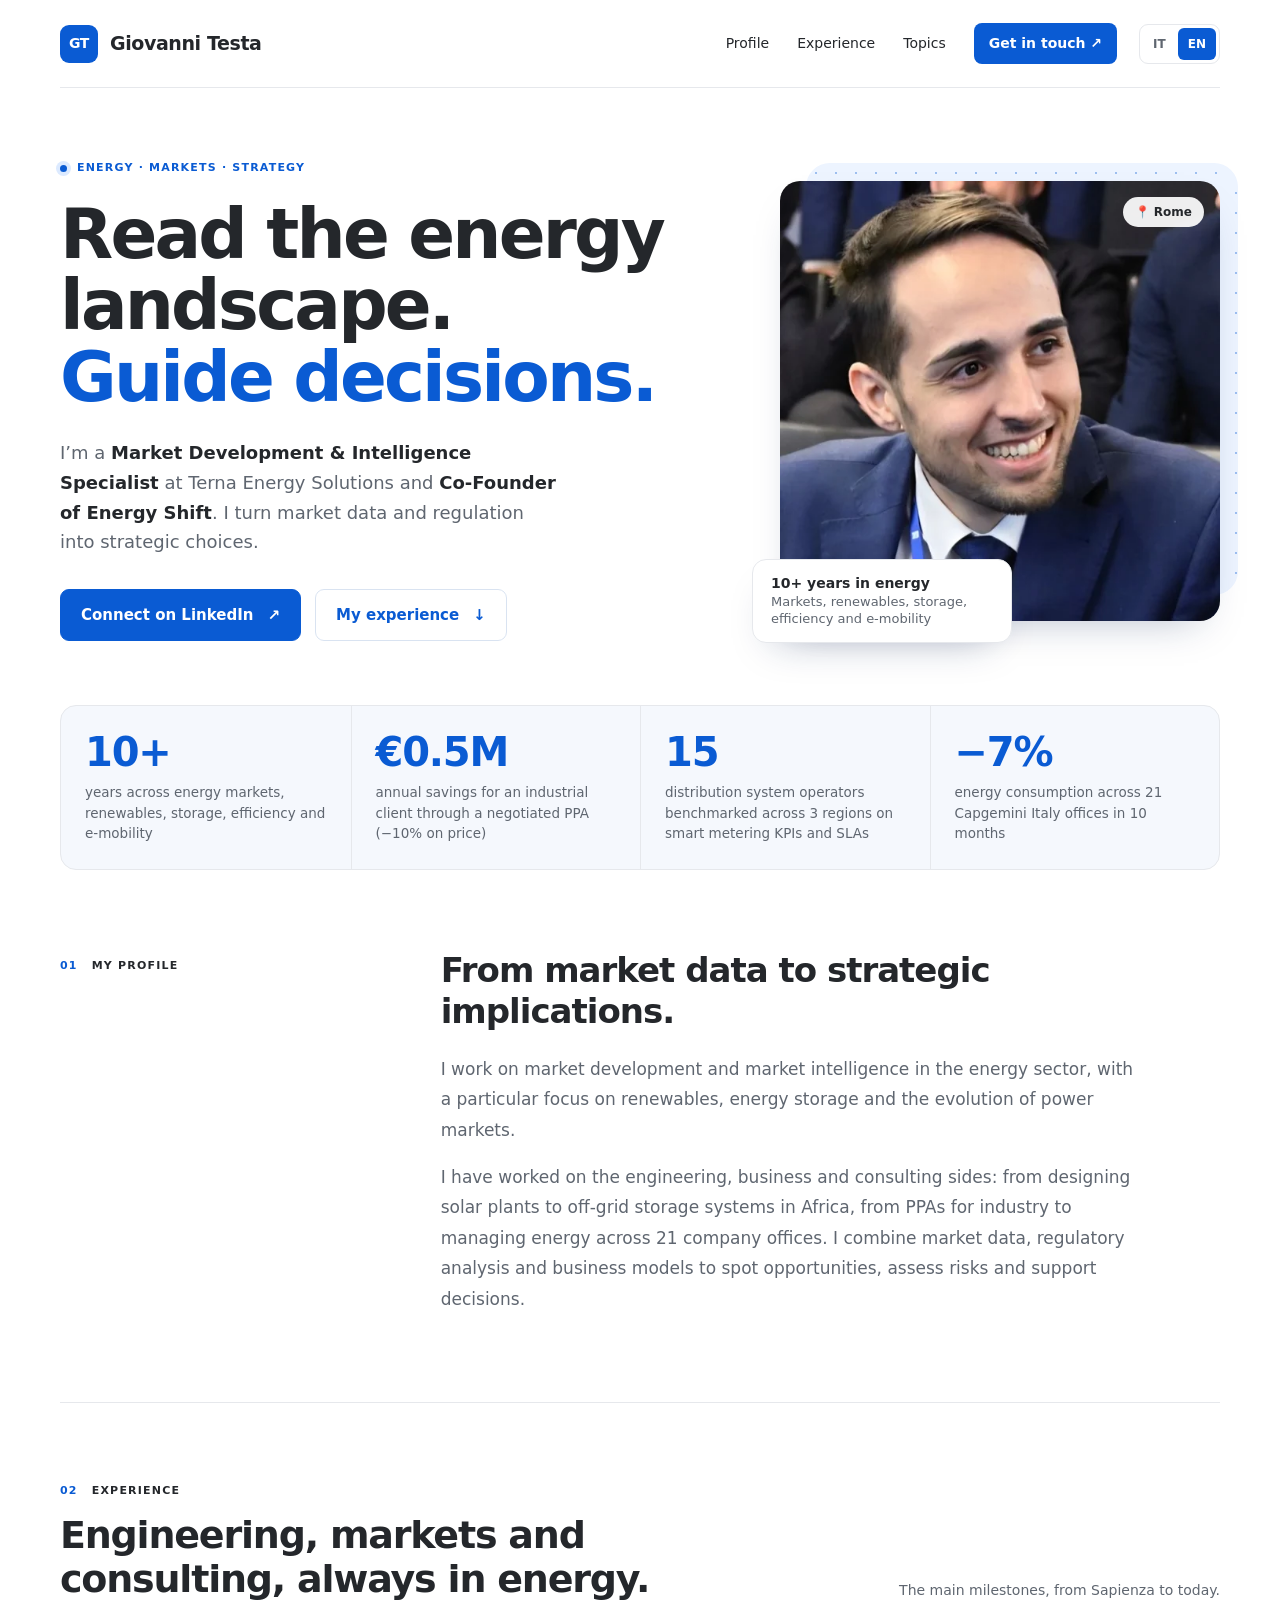
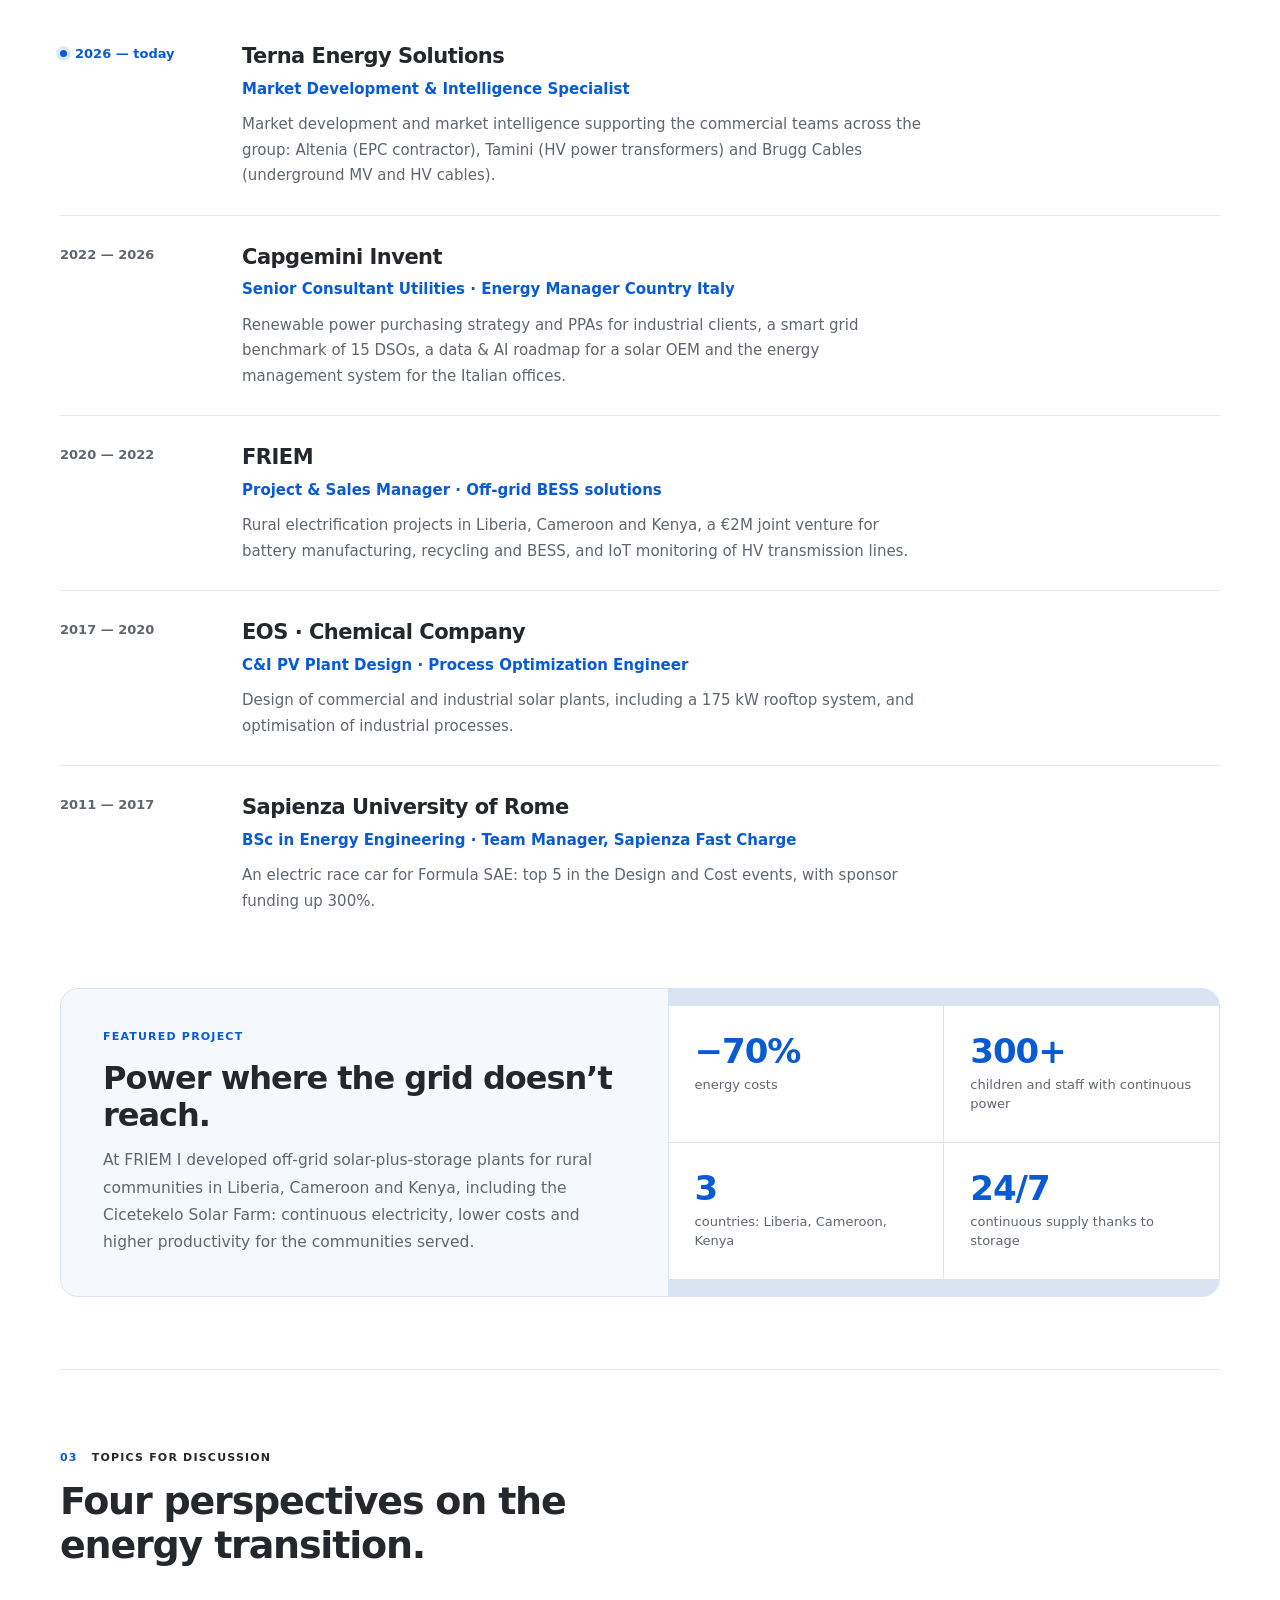
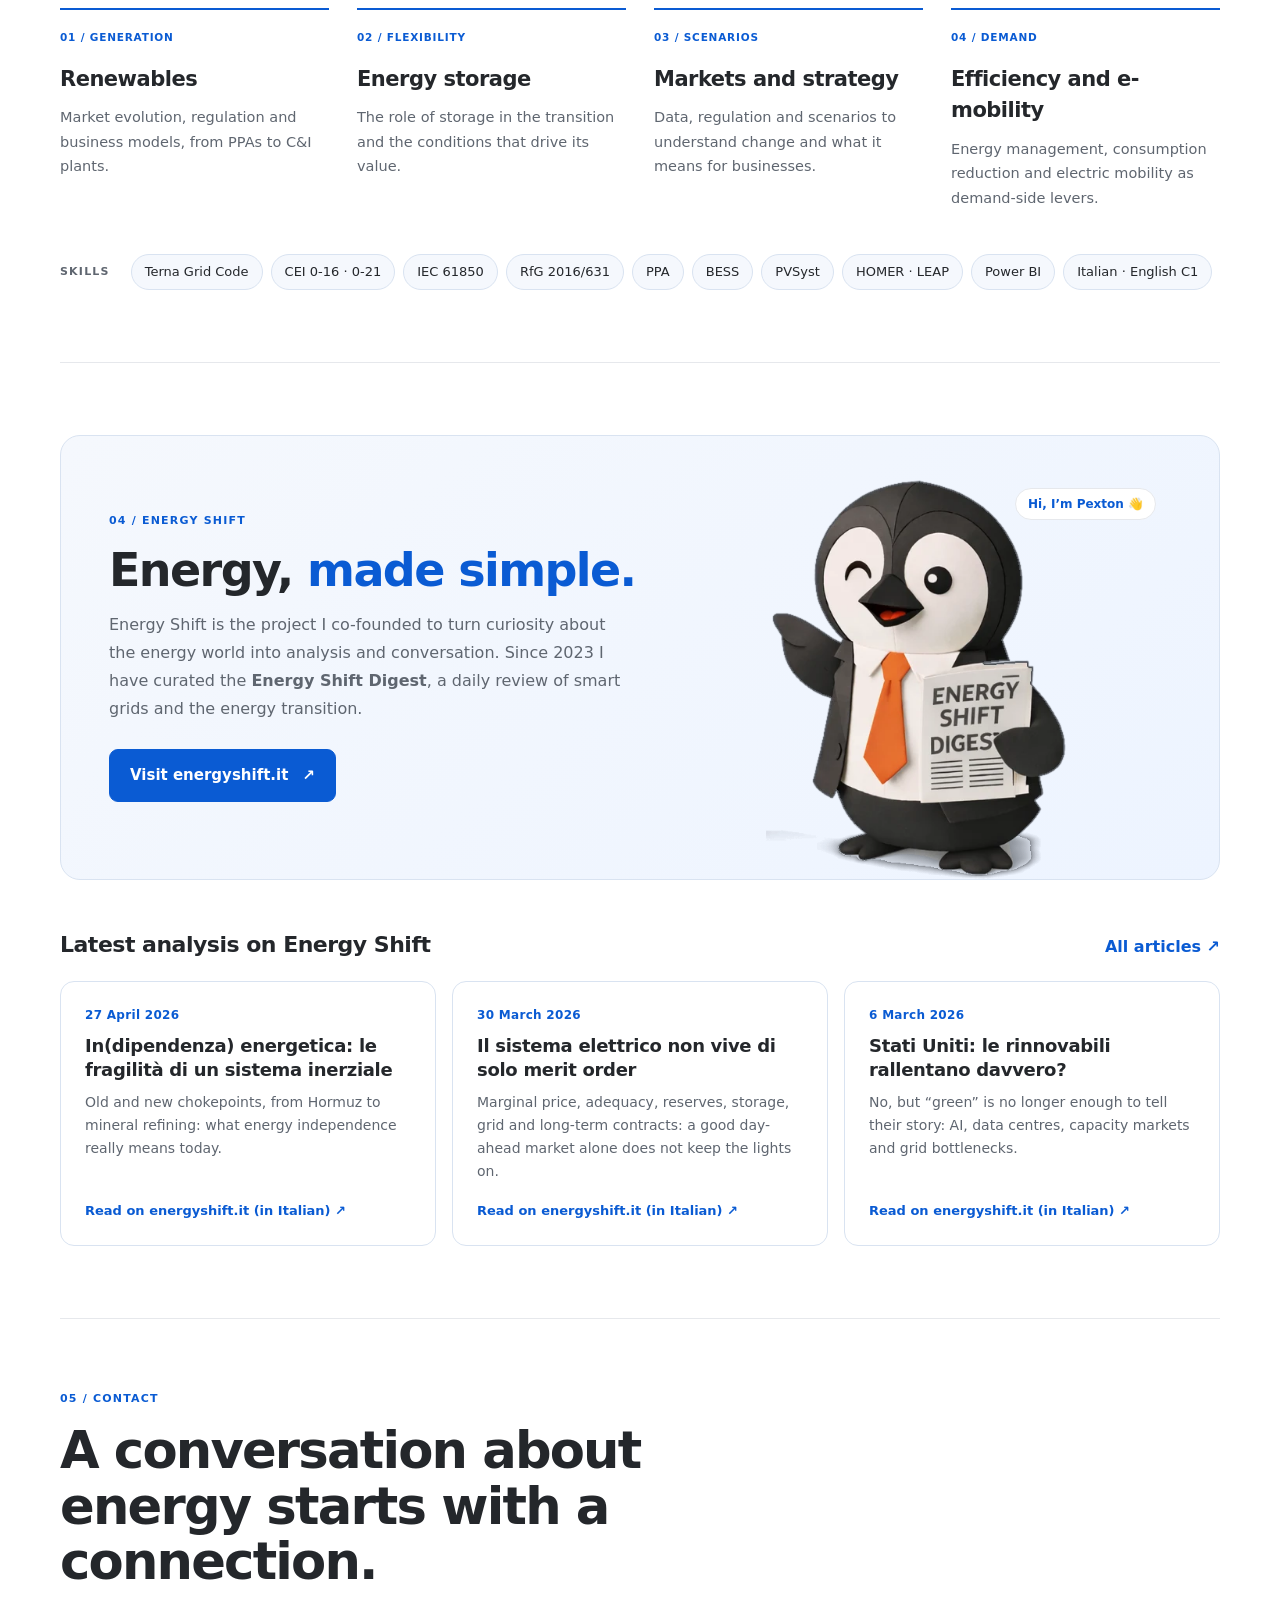
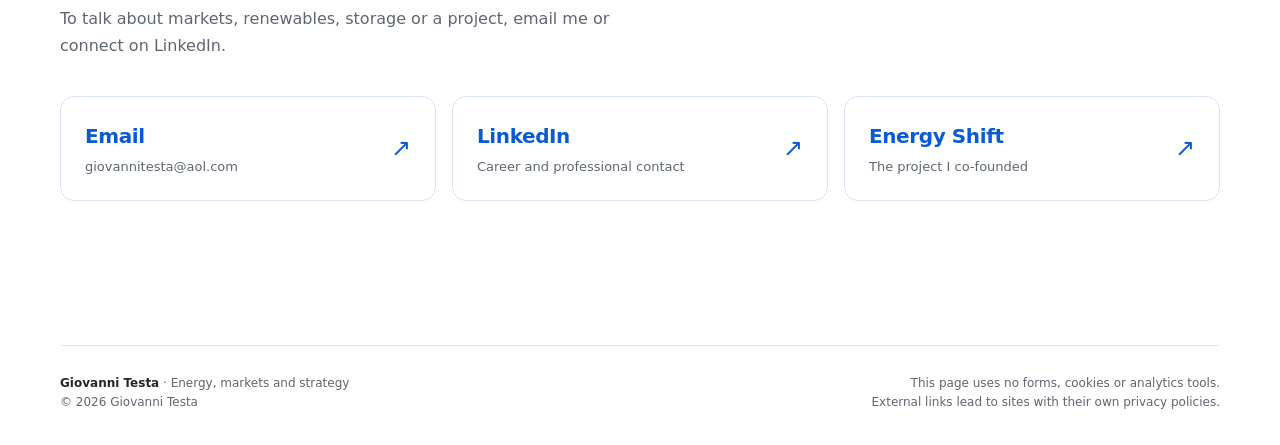
==== commit eba221f5: "Add Terna group scope and latest Energy Shift articles Co-Authored-By: Claude Opus 5.5 <noreply@anth" ====
--- a/en.html
+++ b/en.html
@@ -77,7 +77,7 @@
     <p class="section-note">The main milestones, from Sapienza to today.</p>
   </div>
   <ol class="timeline">
-    <li class="now"><div class="when">2026 — today</div><div><h3>Terna Energy Solutions</h3><p class="role">Market Development &amp; Intelligence Specialist</p><p>Market development and market intelligence in the energy sector.</p></div></li>
+    <li class="now"><div class="when">2026 — today</div><div><h3>Terna Energy Solutions</h3><p class="role">Market Development &amp; Intelligence Specialist</p><p>Market development and market intelligence supporting the commercial teams across the group: Altenia (EPC contractor), Tamini (HV power transformers) and Brugg Cables (underground MV and HV cables).</p></div></li>
     <li><div class="when">2022 — 2026</div><div><h3>Capgemini Invent</h3><p class="role">Senior Consultant Utilities · Energy Manager Country Italy</p><p>Renewable power purchasing strategy and PPAs for industrial clients, a smart grid benchmark of 15 DSOs, a data &amp; AI roadmap for a solar OEM and the energy management system for the Italian offices.</p></div></li>
     <li><div class="when">2020 — 2022</div><div><h3>FRIEM</h3><p class="role">Project &amp; Sales Manager · Off-grid BESS solutions</p><p>Rural electrification projects in Liberia, Cameroon and Kenya, a €2M joint venture for battery manufacturing, recycling and BESS, and IoT monitoring of HV transmission lines.</p></div></li>
     <li><div class="when">2017 — 2020</div><div><h3>EOS · Chemical Company</h3><p class="role">C&amp;I PV Plant Design · Process Optimization Engineer</p><p>Design of commercial and industrial solar plants, including a 175 kW rooftop system, and optimisation of industrial processes.</p></div></li>
@@ -127,6 +127,12 @@
     </div>
     <figure><picture><source srcset="img/pexton.webp" type="image/webp"><img src="img/pexton.png" width="384" height="511" alt="Pexton, the Energy Shift paper penguin, wearing an orange tie and holding the Energy Shift Digest."></picture><figcaption>Hi, I’m Pexton 👋</figcaption></figure>
   </div>
+  <div class="posts-head"><h3>Latest analysis on Energy Shift</h3><a class="textlink" href="https://www.energyshift.it/" target="_blank" rel="noopener noreferrer">All articles <span class="arrow" aria-hidden="true">↗</span></a></div>
+  <div class="posts">
+    <a class="post" href="https://www.energyshift.it/p/indipendenza-energetica-le-fragilita" target="_blank" rel="noopener noreferrer"><time datetime="2026-04-27">27 April 2026</time><h4 lang="it">In(dipendenza) energetica: le fragilità di un sistema inerziale</h4><p>Old and new chokepoints, from Hormuz to mineral refining: what energy independence really means today.</p><span class="post-cta">Read on energyshift.it (in Italian) <span class="arrow" aria-hidden="true">↗</span></span></a>
+    <a class="post" href="https://www.energyshift.it/p/il-sistema-elettrico-non-vive-di" target="_blank" rel="noopener noreferrer"><time datetime="2026-03-30">30 March 2026</time><h4 lang="it">Il sistema elettrico non vive di solo merit order</h4><p>Marginal price, adequacy, reserves, storage, grid and long-term contracts: a good day-ahead market alone does not keep the lights on.</p><span class="post-cta">Read on energyshift.it (in Italian) <span class="arrow" aria-hidden="true">↗</span></span></a>
+    <a class="post" href="https://www.energyshift.it/p/stati-uniti-le-rinnovabili-rallentano" target="_blank" rel="noopener noreferrer"><time datetime="2026-03-06">6 March 2026</time><h4 lang="it">Stati Uniti: le rinnovabili rallentano davvero?</h4><p>No, but “green” is no longer enough to tell their story: AI, data centres, capacity markets and grid bottlenecks.</p><span class="post-cta">Read on energyshift.it (in Italian) <span class="arrow" aria-hidden="true">↗</span></span></a>
+  </div>
 </section>
 
 <section id="contatti" class="section contact" aria-labelledby="contact-title">
--- a/style.css
+++ b/style.css
@@ -141,6 +141,18 @@
 .footer{margin-top:72px;padding:28px 0 32px;border-top:1px solid var(--line);display:flex;justify-content:space-between;gap:30px;font-size:12px;color:var(--muted);line-height:1.6}
 .footer b{color:var(--ink)}
 .privacy{max-width:440px;text-align:right}
+
+/* Latest posts */
+.posts-head{display:flex;justify-content:space-between;align-items:baseline;gap:16px;margin:48px 0 20px}
+.posts-head h3{margin:0;font-size:22px;font-weight:740;letter-spacing:-.5px}
+.posts{display:grid;grid-template-columns:repeat(3,1fr);gap:16px}
+.post{display:flex;flex-direction:column;padding:24px;border:1px solid var(--line-2);border-radius:14px;background:var(--card);transition:border-color .2s,transform .2s,box-shadow .2s}
+.post:hover{border-color:var(--accent);transform:translateY(-3px);box-shadow:var(--shadow)}
+.post time{font-size:12px;font-weight:650;color:var(--accent);letter-spacing:.3px}
+.post h4{margin:10px 0 10px;font-size:18px;font-weight:720;letter-spacing:-.3px;line-height:1.3}
+.post p{margin:0 0 18px;font-size:14px;line-height:1.65;color:var(--muted);flex:1}
+.post-cta{font-size:13px;font-weight:650;color:var(--accent)}
+@media (max-width:1000px){.posts{grid-template-columns:1fr}}
 
 /* Entrance animation */
 @keyframes rise{from{opacity:0;transform:translateY(14px)}to{opacity:1;transform:none}}
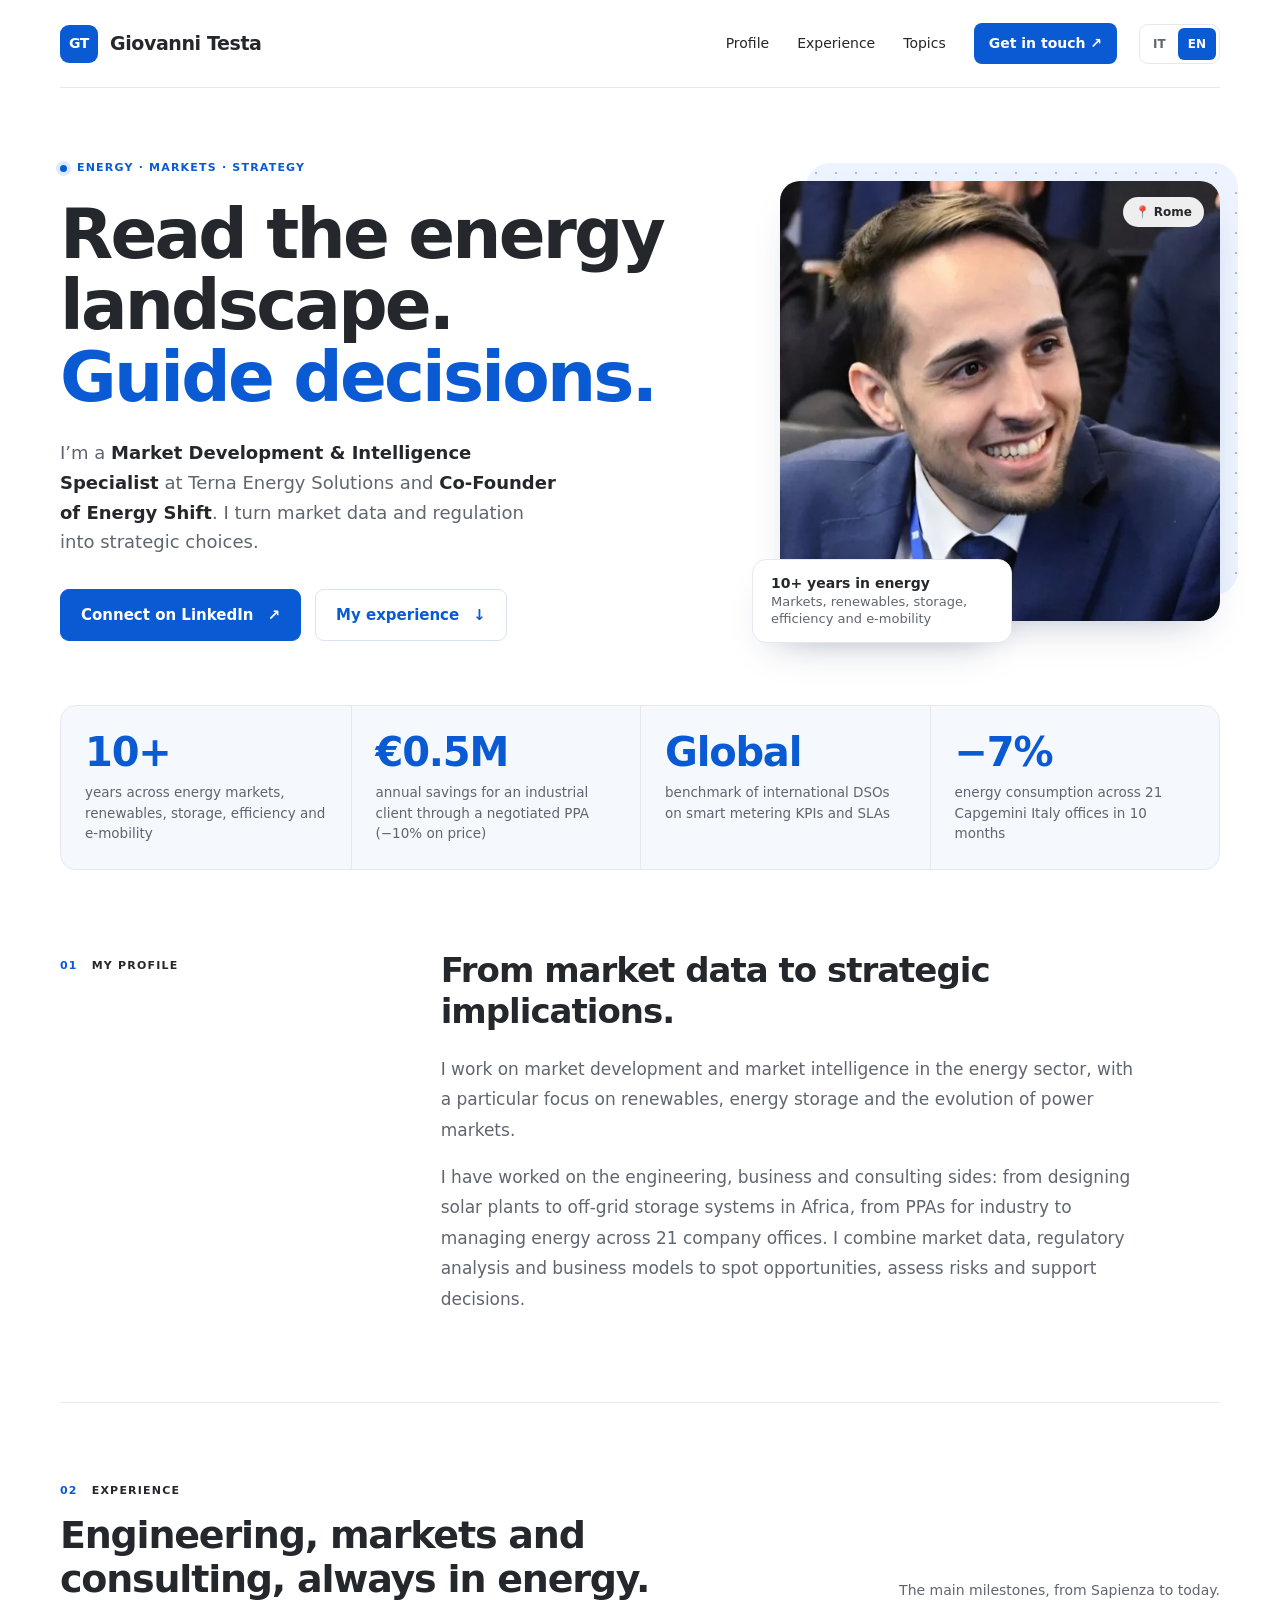
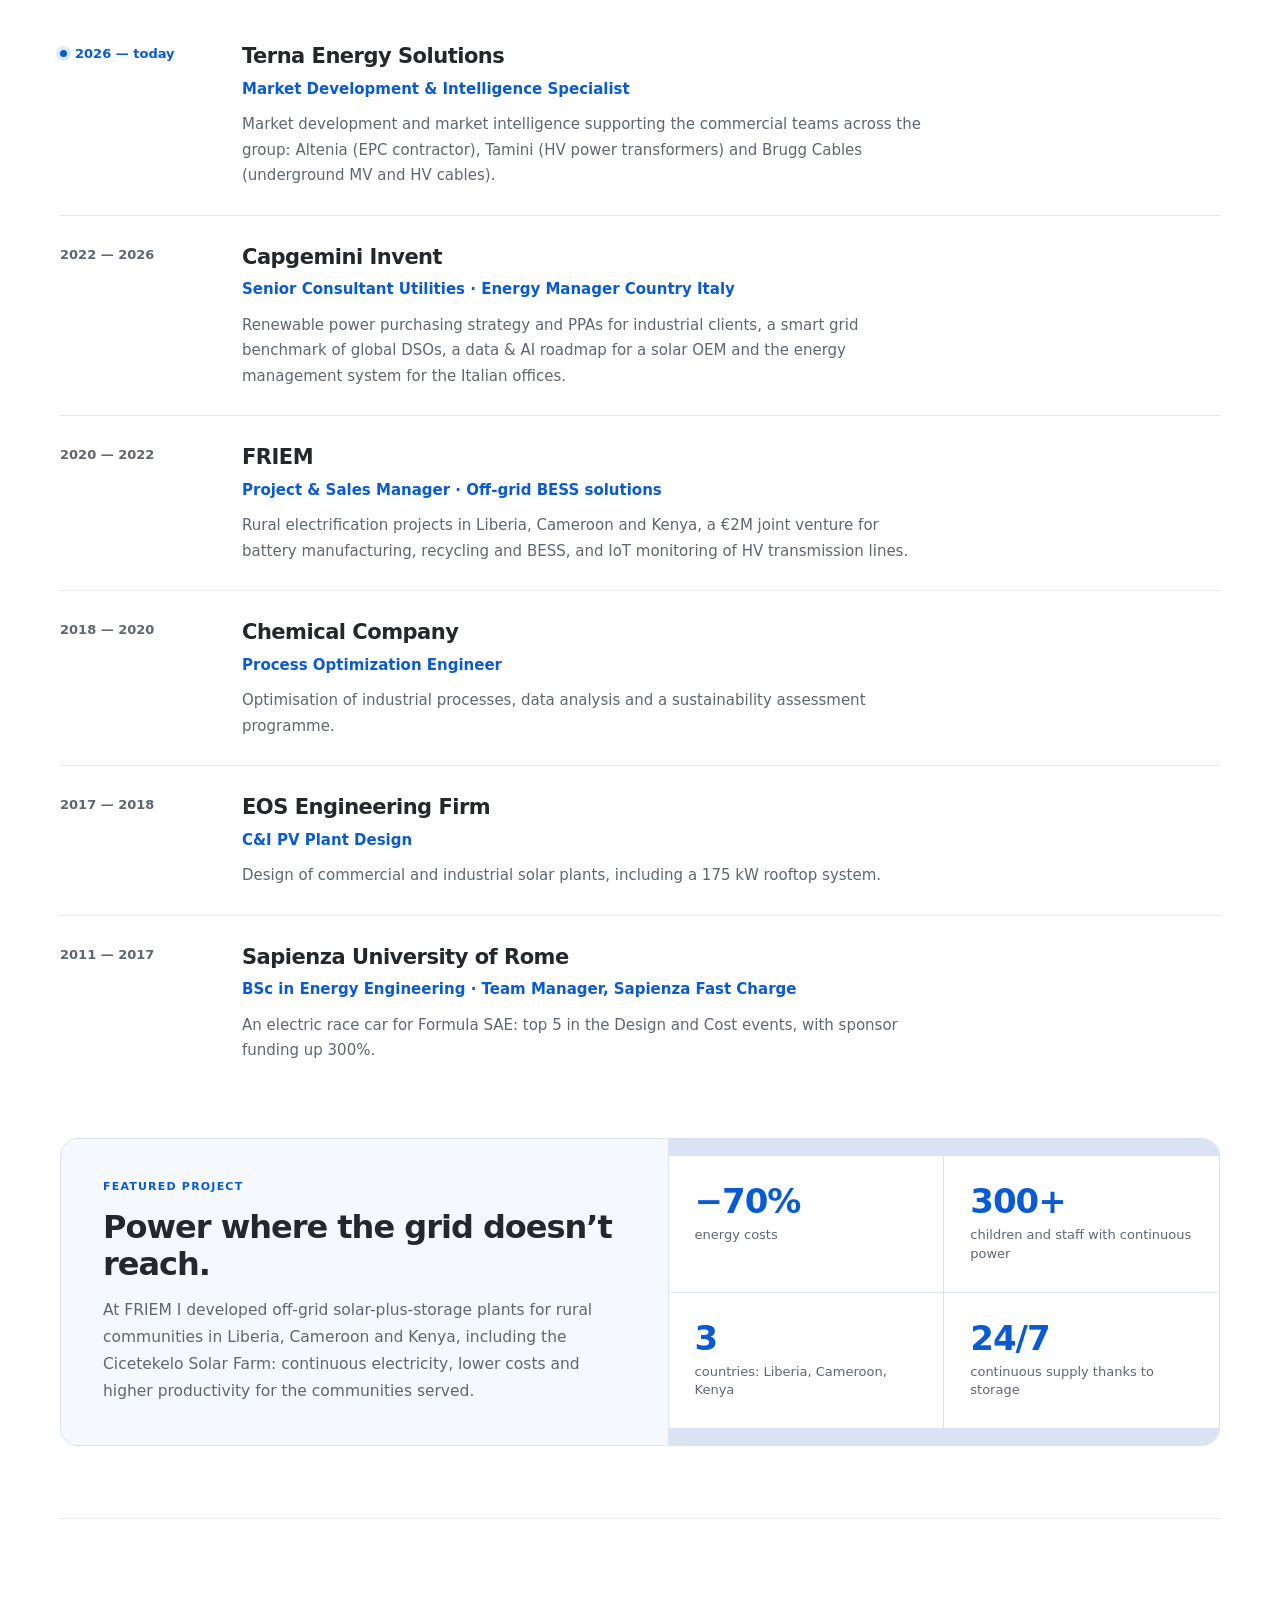
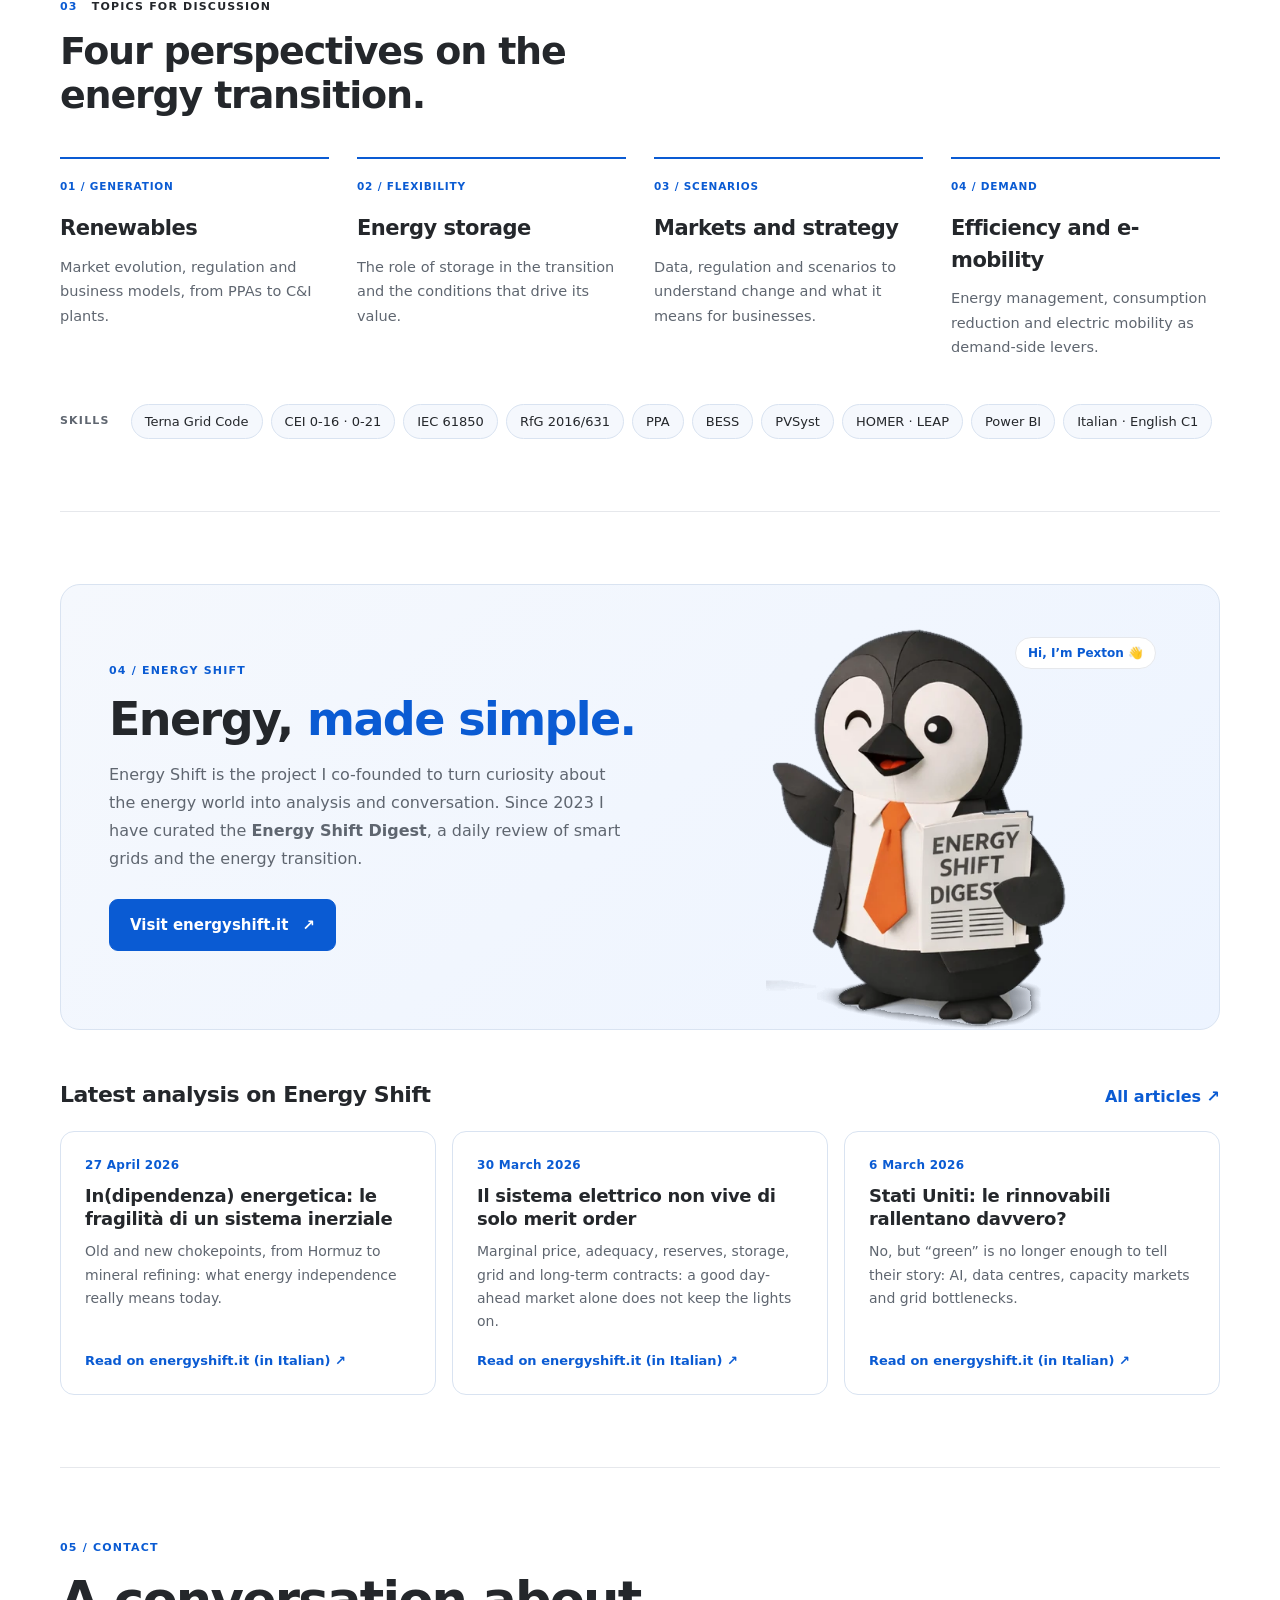
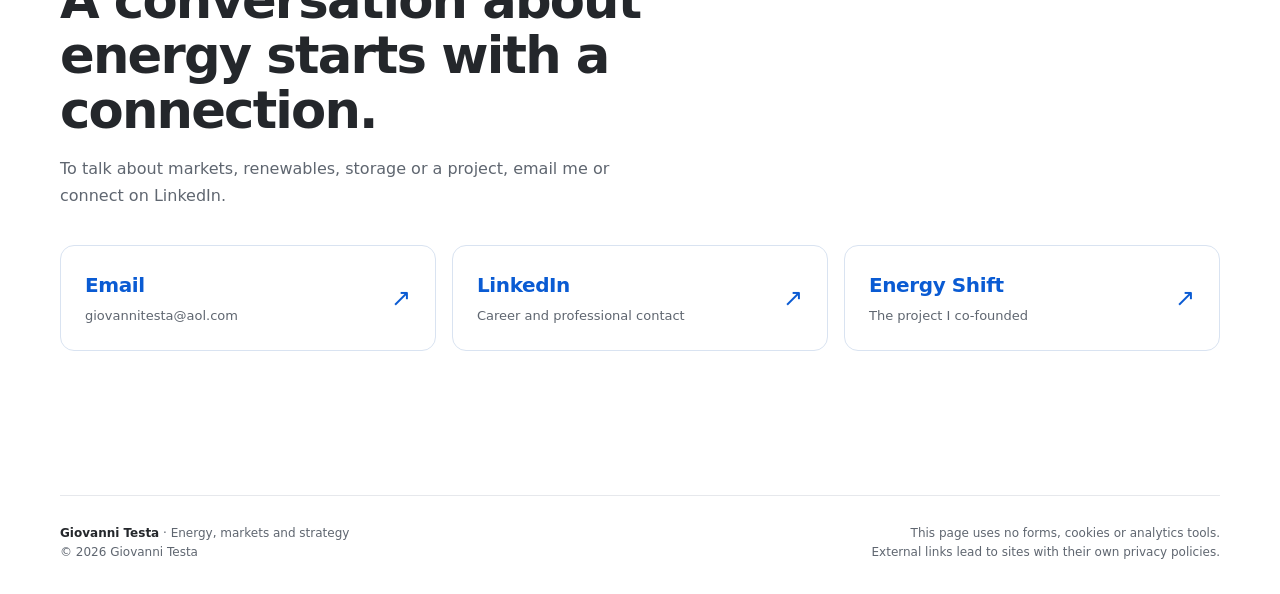
==== commit 0767f4b6: "Use global DSOs wording and split EOS and Chemical Company roles Co-Authored-By: Claude Opus 5.5 <no" ====
--- a/en.html
+++ b/en.html
@@ -58,7 +58,7 @@
 <section class="stats" aria-label="Selected results">
   <div class="stat"><strong>10+</strong><span>years across energy markets, renewables, storage, efficiency and e-mobility</span></div>
   <div class="stat"><strong>€0.5M</strong><span>annual savings for an industrial client through a negotiated PPA (−10% on price)</span></div>
-  <div class="stat"><strong>15</strong><span>distribution system operators benchmarked across 3 regions on smart metering KPIs and SLAs</span></div>
+  <div class="stat"><strong>Global</strong><span>benchmark of international DSOs on smart metering KPIs and SLAs</span></div>
   <div class="stat"><strong>−7%</strong><span>energy consumption across 21 Capgemini Italy offices in 10 months</span></div>
 </section>
 
@@ -78,9 +78,10 @@
   </div>
   <ol class="timeline">
     <li class="now"><div class="when">2026 — today</div><div><h3>Terna Energy Solutions</h3><p class="role">Market Development &amp; Intelligence Specialist</p><p>Market development and market intelligence supporting the commercial teams across the group: Altenia (EPC contractor), Tamini (HV power transformers) and Brugg Cables (underground MV and HV cables).</p></div></li>
-    <li><div class="when">2022 — 2026</div><div><h3>Capgemini Invent</h3><p class="role">Senior Consultant Utilities · Energy Manager Country Italy</p><p>Renewable power purchasing strategy and PPAs for industrial clients, a smart grid benchmark of 15 DSOs, a data &amp; AI roadmap for a solar OEM and the energy management system for the Italian offices.</p></div></li>
+    <li><div class="when">2022 — 2026</div><div><h3>Capgemini Invent</h3><p class="role">Senior Consultant Utilities · Energy Manager Country Italy</p><p>Renewable power purchasing strategy and PPAs for industrial clients, a smart grid benchmark of global DSOs, a data &amp; AI roadmap for a solar OEM and the energy management system for the Italian offices.</p></div></li>
     <li><div class="when">2020 — 2022</div><div><h3>FRIEM</h3><p class="role">Project &amp; Sales Manager · Off-grid BESS solutions</p><p>Rural electrification projects in Liberia, Cameroon and Kenya, a €2M joint venture for battery manufacturing, recycling and BESS, and IoT monitoring of HV transmission lines.</p></div></li>
-    <li><div class="when">2017 — 2020</div><div><h3>EOS · Chemical Company</h3><p class="role">C&amp;I PV Plant Design · Process Optimization Engineer</p><p>Design of commercial and industrial solar plants, including a 175 kW rooftop system, and optimisation of industrial processes.</p></div></li>
+    <li><div class="when">2018 — 2020</div><div><h3>Chemical Company</h3><p class="role">Process Optimization Engineer</p><p>Optimisation of industrial processes, data analysis and a sustainability assessment programme.</p></div></li>
+    <li><div class="when">2017 — 2018</div><div><h3>EOS Engineering Firm</h3><p class="role">C&amp;I PV Plant Design</p><p>Design of commercial and industrial solar plants, including a 175 kW rooftop system.</p></div></li>
     <li><div class="when">2011 — 2017</div><div><h3>Sapienza University of Rome</h3><p class="role">BSc in Energy Engineering · Team Manager, Sapienza Fast Charge</p><p>An electric race car for Formula SAE: top 5 in the Design and Cost events, with sponsor funding up 300%.</p></div></li>
   </ol>
 
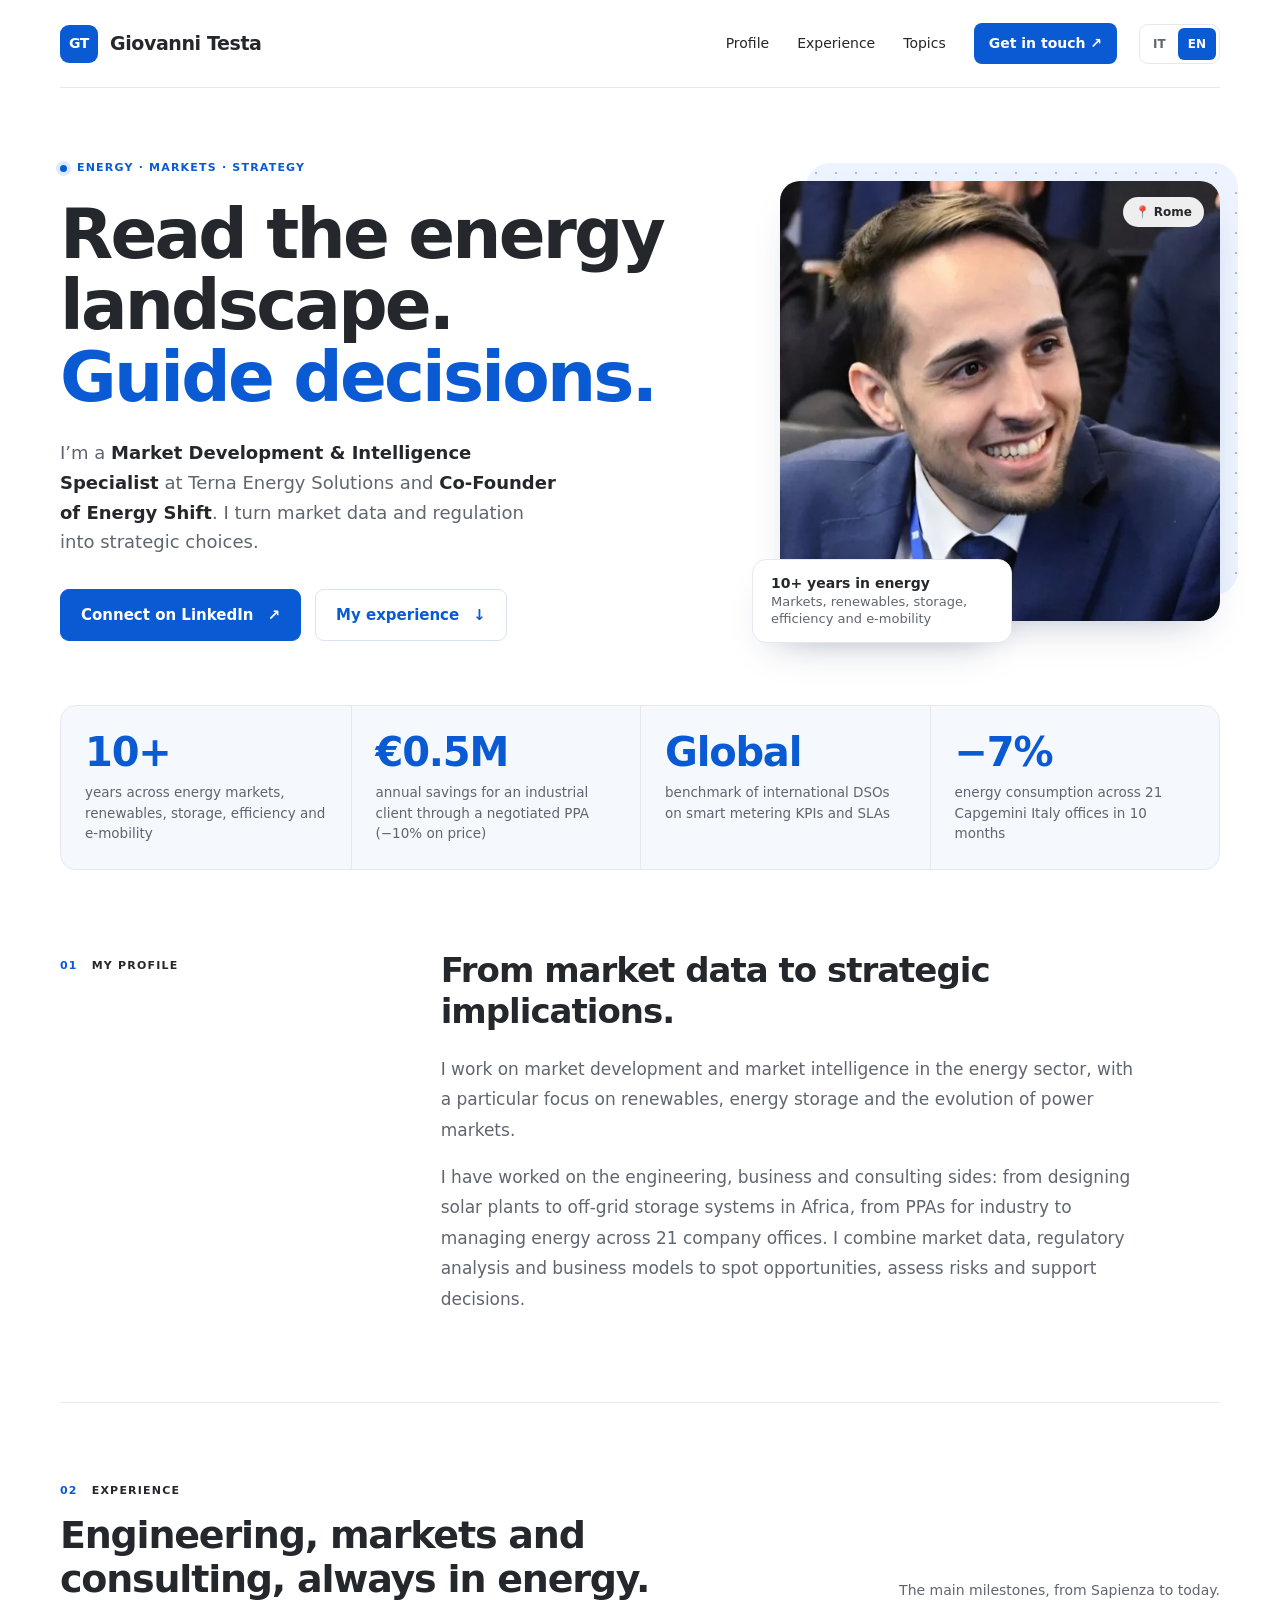
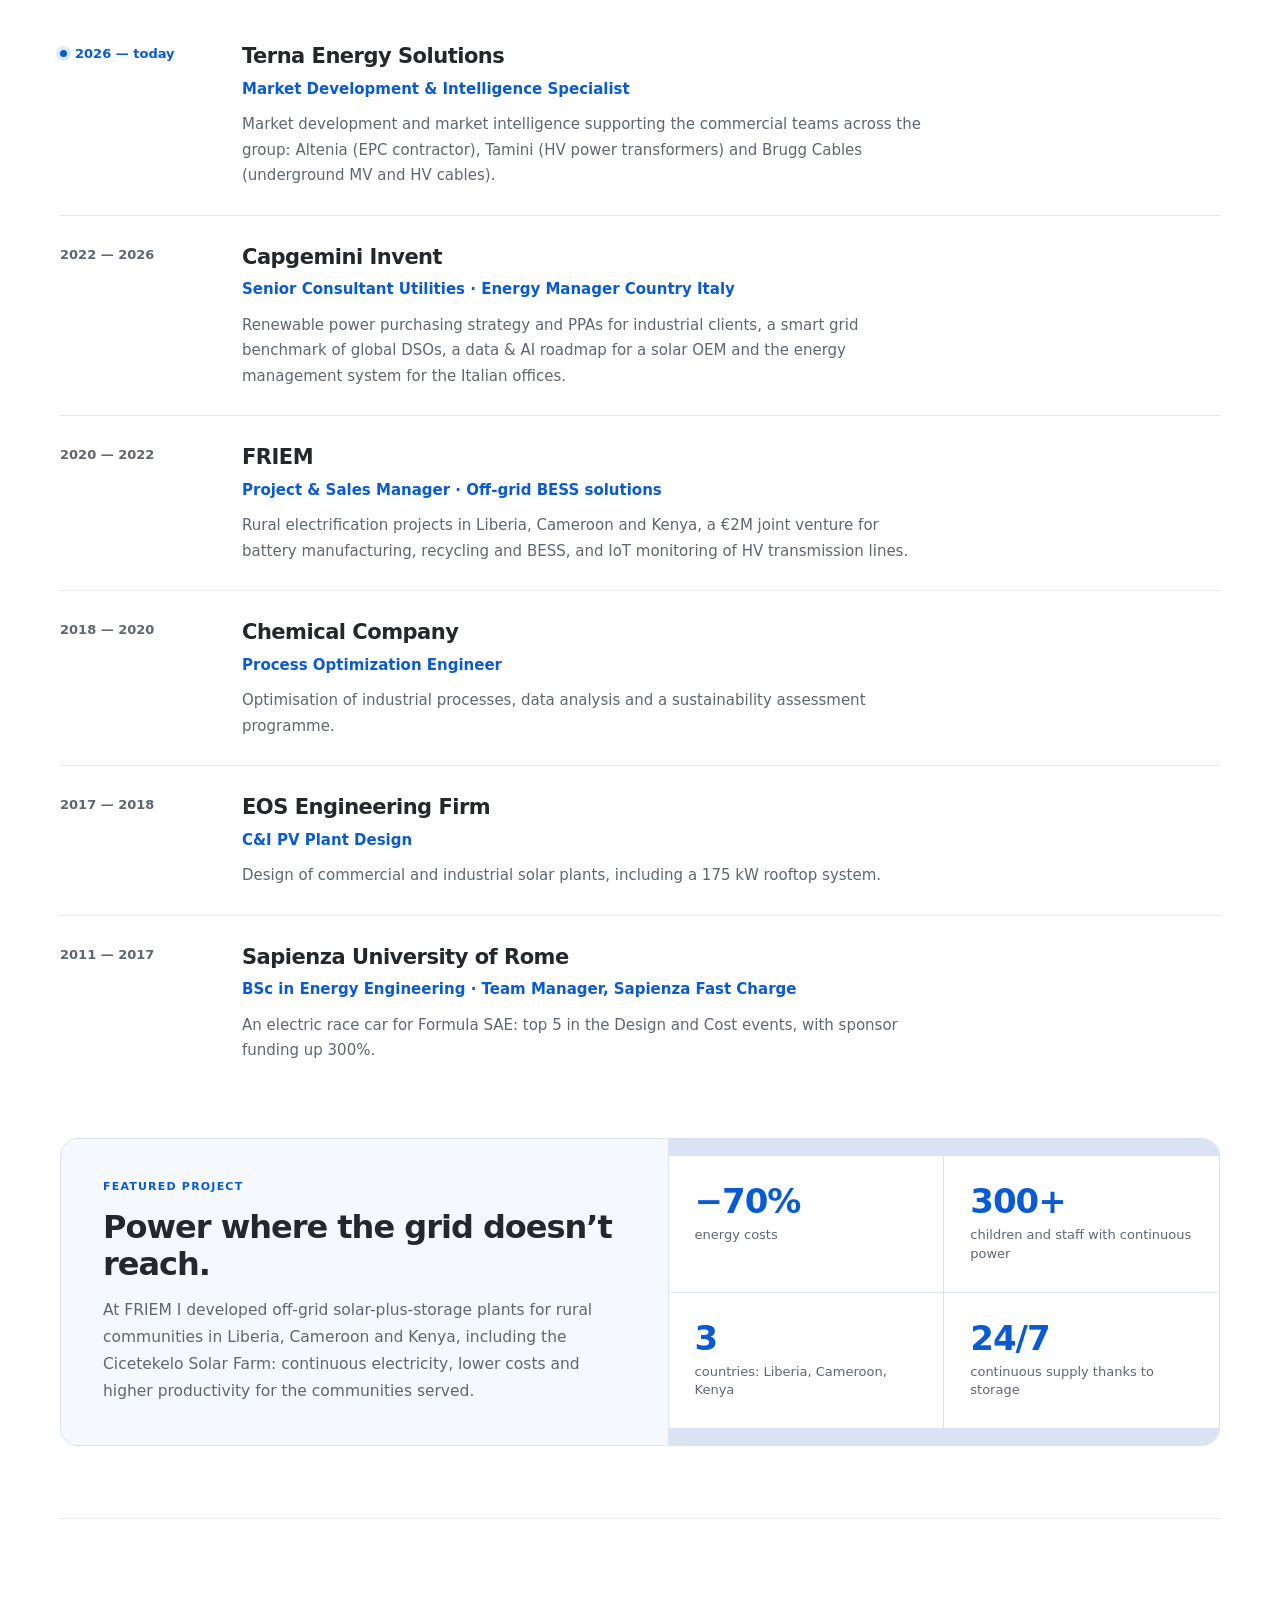
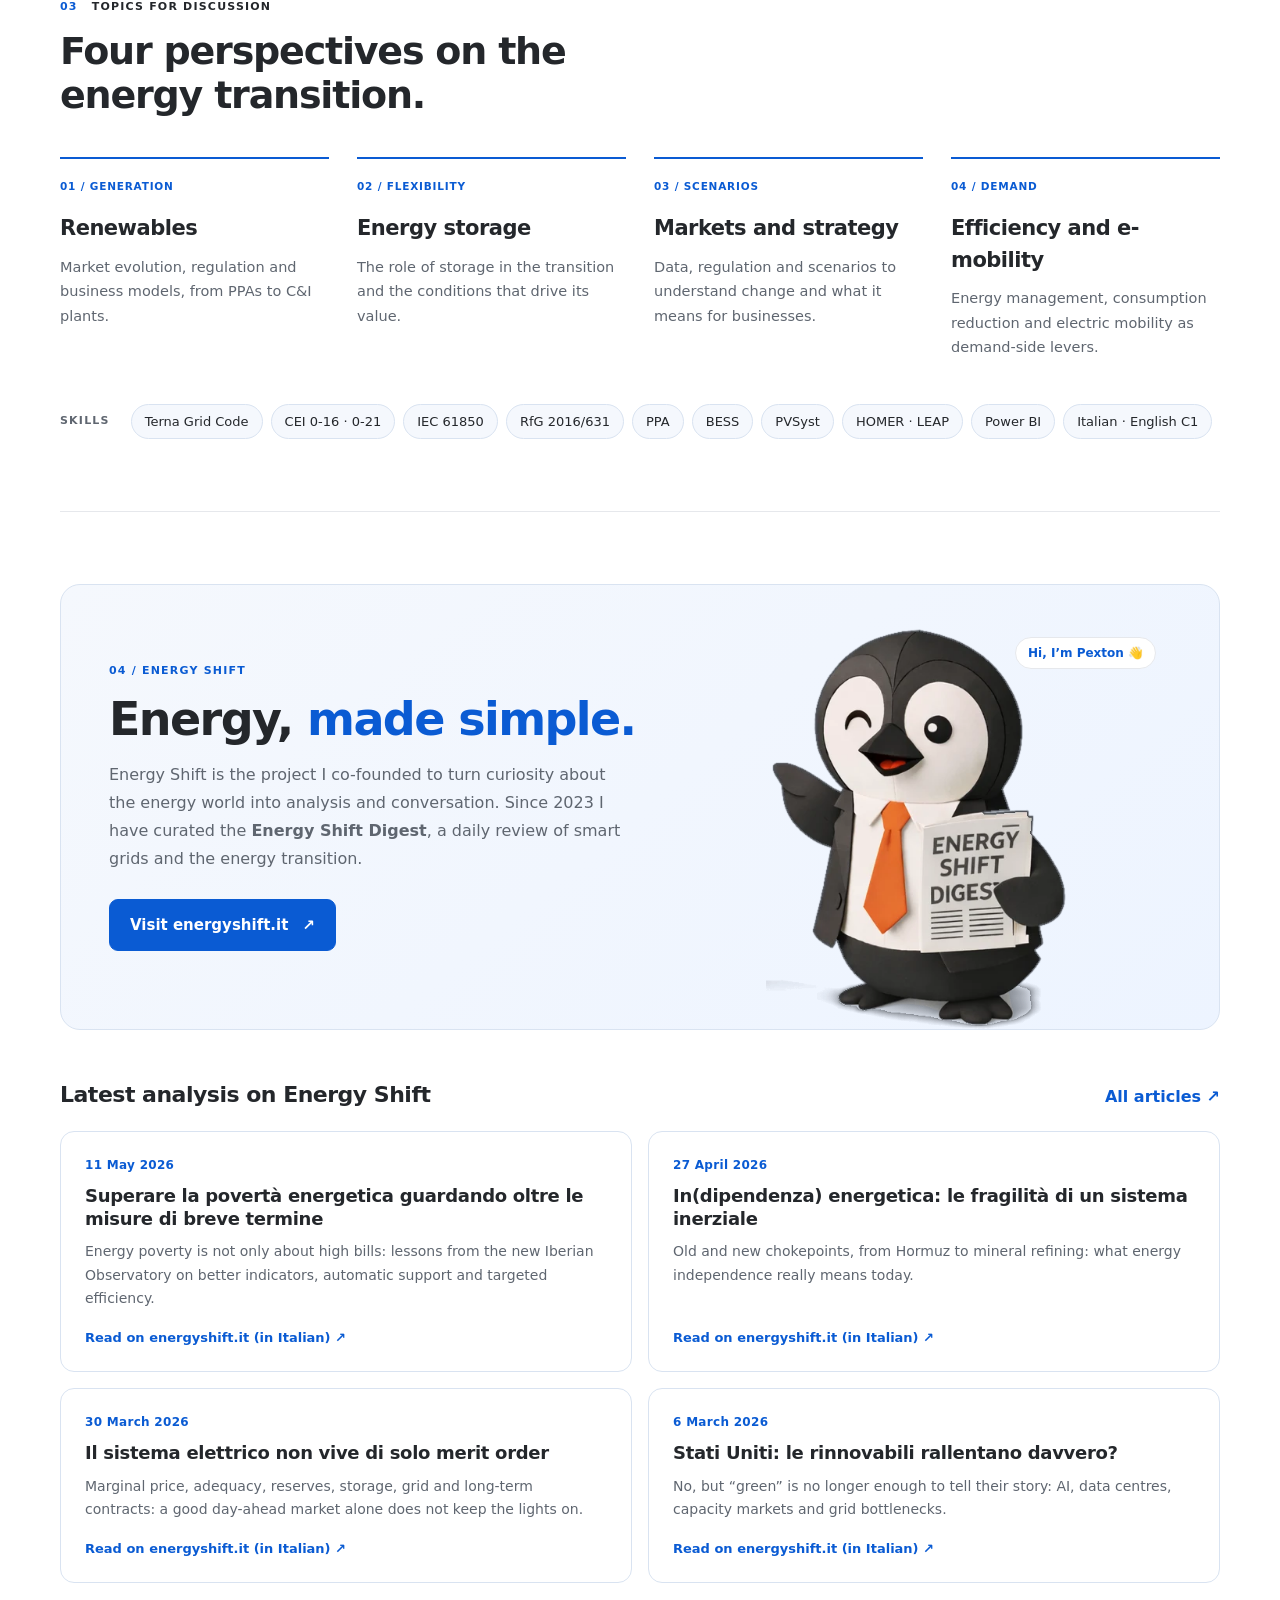
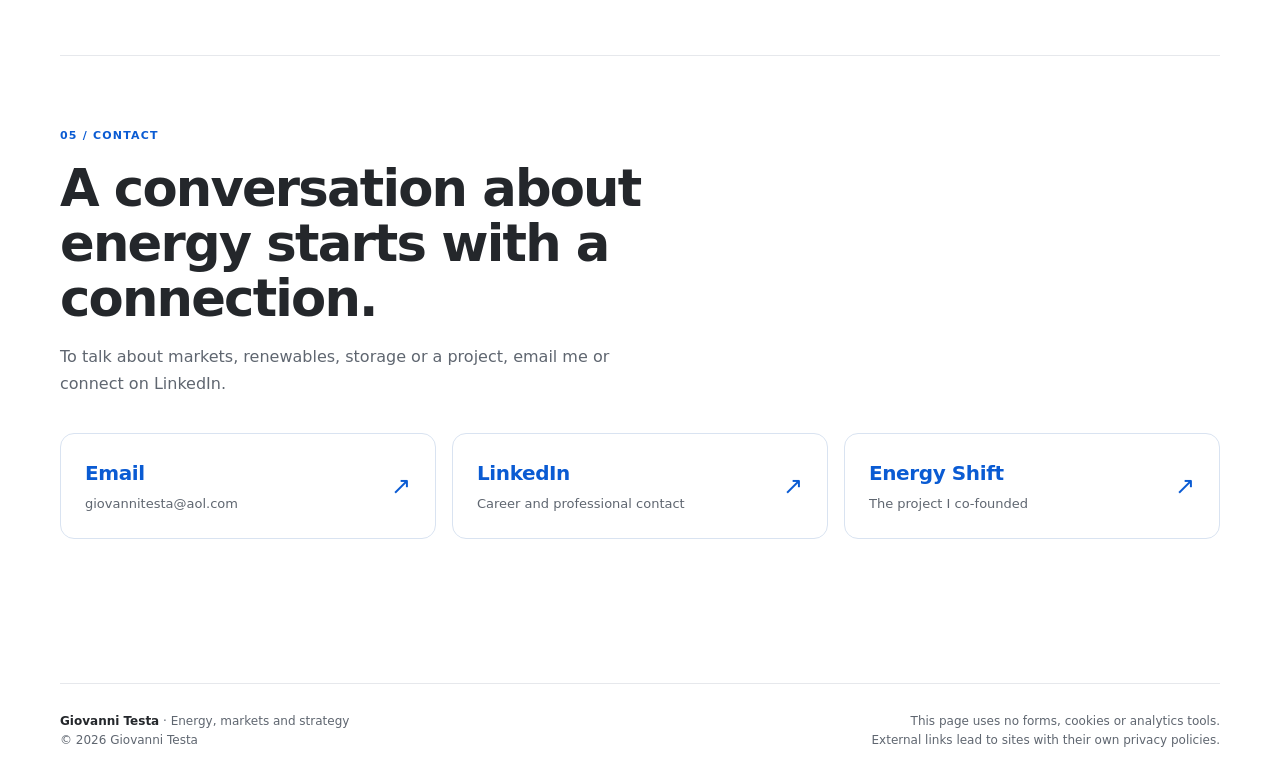
==== commit 67a52af3: "Add energy poverty article to latest analysis Co-Authored-By: Claude Opus 5.5 <noreply@anthropic.com" ====
--- a/en.html
+++ b/en.html
@@ -130,6 +130,7 @@
   </div>
   <div class="posts-head"><h3>Latest analysis on Energy Shift</h3><a class="textlink" href="https://www.energyshift.it/" target="_blank" rel="noopener noreferrer">All articles <span class="arrow" aria-hidden="true">↗</span></a></div>
   <div class="posts">
+    <a class="post" href="https://www.energyshift.it/p/superare-la-poverta-energetica-guardando" target="_blank" rel="noopener noreferrer"><time datetime="2026-05-11">11 May 2026</time><h4 lang="it">Superare la povertà energetica guardando oltre le misure di breve termine</h4><p>Energy poverty is not only about high bills: lessons from the new Iberian Observatory on better indicators, automatic support and targeted efficiency.</p><span class="post-cta">Read on energyshift.it (in Italian) <span class="arrow" aria-hidden="true">↗</span></span></a>
     <a class="post" href="https://www.energyshift.it/p/indipendenza-energetica-le-fragilita" target="_blank" rel="noopener noreferrer"><time datetime="2026-04-27">27 April 2026</time><h4 lang="it">In(dipendenza) energetica: le fragilità di un sistema inerziale</h4><p>Old and new chokepoints, from Hormuz to mineral refining: what energy independence really means today.</p><span class="post-cta">Read on energyshift.it (in Italian) <span class="arrow" aria-hidden="true">↗</span></span></a>
     <a class="post" href="https://www.energyshift.it/p/il-sistema-elettrico-non-vive-di" target="_blank" rel="noopener noreferrer"><time datetime="2026-03-30">30 March 2026</time><h4 lang="it">Il sistema elettrico non vive di solo merit order</h4><p>Marginal price, adequacy, reserves, storage, grid and long-term contracts: a good day-ahead market alone does not keep the lights on.</p><span class="post-cta">Read on energyshift.it (in Italian) <span class="arrow" aria-hidden="true">↗</span></span></a>
     <a class="post" href="https://www.energyshift.it/p/stati-uniti-le-rinnovabili-rallentano" target="_blank" rel="noopener noreferrer"><time datetime="2026-03-06">6 March 2026</time><h4 lang="it">Stati Uniti: le rinnovabili rallentano davvero?</h4><p>No, but “green” is no longer enough to tell their story: AI, data centres, capacity markets and grid bottlenecks.</p><span class="post-cta">Read on energyshift.it (in Italian) <span class="arrow" aria-hidden="true">↗</span></span></a>
--- a/style.css
+++ b/style.css
@@ -145,7 +145,7 @@
 /* Latest posts */
 .posts-head{display:flex;justify-content:space-between;align-items:baseline;gap:16px;margin:48px 0 20px}
 .posts-head h3{margin:0;font-size:22px;font-weight:740;letter-spacing:-.5px}
-.posts{display:grid;grid-template-columns:repeat(3,1fr);gap:16px}
+.posts{display:grid;grid-template-columns:repeat(2,1fr);gap:16px}
 .post{display:flex;flex-direction:column;padding:24px;border:1px solid var(--line-2);border-radius:14px;background:var(--card);transition:border-color .2s,transform .2s,box-shadow .2s}
 .post:hover{border-color:var(--accent);transform:translateY(-3px);box-shadow:var(--shadow)}
 .post time{font-size:12px;font-weight:650;color:var(--accent);letter-spacing:.3px}
